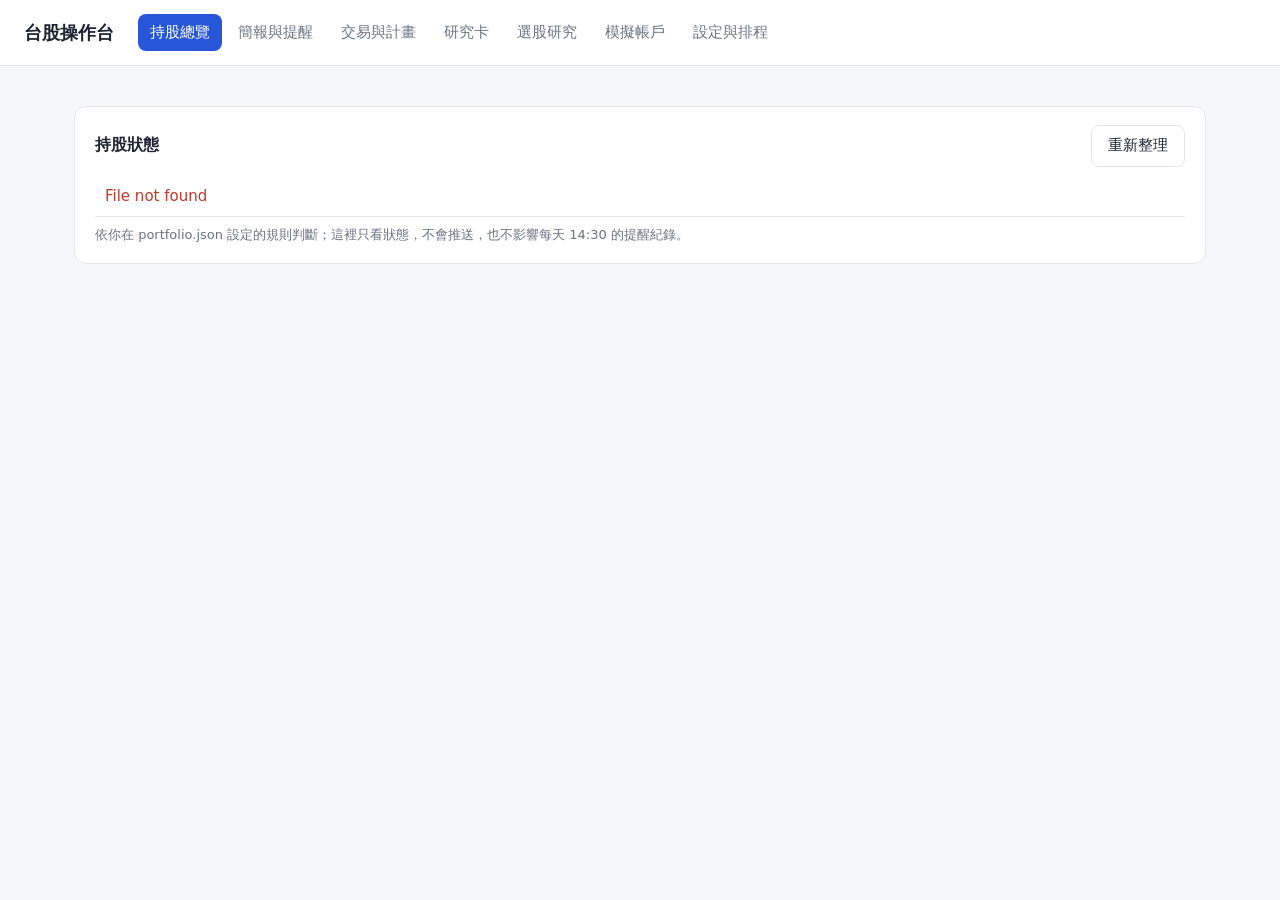
==== src/web/templates/console.html @ 839a9b8b "Add pre-registered paper account scorecard; fix US closes; filter BEA calendar - Scorecard with copy" ====
<!doctype html>
<html lang="zh-Hant">
<head>
<meta charset="utf-8">
<meta name="viewport" content="width=device-width, initial-scale=1">
<title>台股操作台</title>
<style>
:root {
  --bg: #f6f7f9; --panel: #ffffff; --ink: #1d2330; --muted: #6b7280; --line: #e3e6eb;
  --accent: #2856d8; --accent-ink: #ffffff; --good: #0f7b4f; --bad: #c0392b; --warn: #b7791f;
  --good-bg: #e7f5ee; --bad-bg: #fbeaea; --warn-bg: #fdf3e1; --code-bg: #f1f3f6;
}
@media (prefers-color-scheme: dark) {
  :root {
    --bg: #12151b; --panel: #1b1f27; --ink: #e6e8ec; --muted: #9aa3b2; --line: #2c323d;
    --accent: #6d8ff0; --accent-ink: #0d1117; --good: #4cc38a; --bad: #f07167; --warn: #e7b04a;
    --good-bg: #16302a; --bad-bg: #3a1f22; --warn-bg: #3a2f17; --code-bg: #242a35;
  }
}
* { box-sizing: border-box; }
body { margin: 0; font: 15px/1.55 system-ui, "Segoe UI", "Microsoft JhengHei", sans-serif; background: var(--bg); color: var(--ink); }
header { display: flex; align-items: center; gap: 24px; padding: 14px 24px; background: var(--panel); border-bottom: 1px solid var(--line); position: sticky; top: 0; z-index: 5; flex-wrap: wrap; }
header h1 { font-size: 18px; margin: 0; }
nav { display: flex; gap: 4px; flex-wrap: wrap; }
nav button { border: 0; background: none; color: var(--muted); padding: 7px 12px; border-radius: 8px; font: inherit; cursor: pointer; }
nav button.on { background: var(--accent); color: var(--accent-ink); }
#envbar { margin-left: auto; font-size: 13px; color: var(--muted); display: flex; gap: 12px; }
main { max-width: 1180px; margin: 0 auto; padding: 22px 24px 60px; }
section.tab { display: none; } section.tab.on { display: block; }
.card { background: var(--panel); border: 1px solid var(--line); border-radius: 12px; padding: 18px 20px; margin-bottom: 18px; }
.card h2 { font-size: 16px; margin: 0 0 12px; }
.row { display: flex; gap: 18px; flex-wrap: wrap; } .row > .card { flex: 1 1 340px; min-width: 0; }
.kpis { display: flex; gap: 14px; flex-wrap: wrap; margin-bottom: 18px; }
.kpi { flex: 1 1 160px; background: var(--panel); border: 1px solid var(--line); border-radius: 12px; padding: 14px 16px; }
.kpi .v { font-size: 22px; font-weight: 600; } .kpi .l { font-size: 13px; color: var(--muted); }
table { border-collapse: collapse; width: 100%; font-variant-numeric: tabular-nums; }
th, td { text-align: left; padding: 8px 10px; border-bottom: 1px solid var(--line); white-space: nowrap; }
th { font-size: 13px; color: var(--muted); font-weight: 500; }
td.num, th.num { text-align: right; }
.scroll { overflow-x: auto; }
.pos { color: var(--good); } .neg { color: var(--bad); }
.tag { display: inline-block; padding: 1px 8px; border-radius: 999px; font-size: 12px; }
.tag.ok { background: var(--good-bg); color: var(--good); } .tag.bad { background: var(--bad-bg); color: var(--bad); } .tag.warn { background: var(--warn-bg); color: var(--warn); }
label { display: block; font-size: 13px; color: var(--muted); margin: 10px 0 4px; }
input, select, textarea { width: 100%; padding: 8px 10px; border: 1px solid var(--line); border-radius: 8px; background: var(--panel); color: var(--ink); font: inherit; }
textarea { font-family: Consolas, "Cascadia Mono", monospace; font-size: 13px; }
.grid { display: grid; grid-template-columns: repeat(auto-fill, minmax(150px, 1fr)); gap: 0 14px; }
.check { display: flex; align-items: center; gap: 6px; color: var(--ink); font-size: 14px; margin: 10px 14px 0 0; }
.check input { width: auto; }
.checks { display: flex; flex-wrap: wrap; }
.btns { display: flex; gap: 10px; flex-wrap: wrap; margin-top: 14px; }
button.b { border: 1px solid var(--line); background: var(--panel); color: var(--ink); padding: 8px 16px; border-radius: 8px; font: inherit; cursor: pointer; }
button.b.primary { background: var(--accent); border-color: var(--accent); color: var(--accent-ink); }
button.b.danger { color: var(--bad); border-color: var(--bad); }
button.b:disabled { opacity: .5; cursor: wait; }
.hint { font-size: 13px; color: var(--muted); margin: 8px 0 0; }
.out { margin-top: 14px; border-top: 1px solid var(--line); padding-top: 12px; }
.out .meta { font-size: 13px; color: var(--muted); margin-bottom: 8px; display: flex; gap: 10px; align-items: center; }
.md { overflow-wrap: anywhere; } .md h1 { font-size: 20px; } .md h2 { font-size: 17px; margin-top: 22px; } .md h3 { font-size: 15px; }
.md table { margin: 10px 0; font-size: 14px; } .md td, .md th { white-space: normal; }
.md code, .md pre { background: var(--code-bg); border-radius: 6px; } .md code { padding: 1px 5px; } .md pre { padding: 10px; overflow-x: auto; }
.md blockquote { margin: 8px 0; padding: 4px 12px; border-left: 3px solid var(--accent); color: var(--muted); }
.md .log { color: var(--muted); font-family: Consolas, monospace; font-size: 12.5px; margin: 0; white-space: pre-wrap; }
.md a { color: var(--accent); }
.progress { height: 10px; background: var(--code-bg); border-radius: 999px; overflow: hidden; margin: 6px 0 2px; }
.progress > div { height: 100%; background: var(--accent); }
.list { display: flex; flex-direction: column; gap: 4px; max-height: 420px; overflow-y: auto; }
.list button { text-align: left; border: 1px solid transparent; background: none; color: var(--ink); padding: 8px 10px; border-radius: 8px; cursor: pointer; font: inherit; }
.list button:hover, .list button.on { background: var(--code-bg); border-color: var(--line); }
.list small { color: var(--muted); display: block; }
.list button { overflow-wrap: anywhere; }
.rd-row { cursor: pointer; } .rd-row:hover { background: var(--code-bg); }
.arrow { display: inline-block; width: 14px; color: var(--accent); font-size: 12px; }
.rd-detail > td { background: var(--bg); padding: 10px 12px 16px; white-space: normal; }
.rd-stocks table { font-size: 13.5px; } .rd-stocks td, .rd-stocks th { white-space: nowrap; }
button.b.mini { padding: 3px 10px; font-size: 13px; }
.chips { display: flex; gap: 8px; flex-wrap: wrap; margin-top: 8px; }
.chip { background: var(--code-bg); border-radius: 999px; padding: 3px 6px 3px 12px; display: inline-flex; gap: 6px; align-items: center; }
.chip button { border: 0; background: none; color: var(--muted); cursor: pointer; font-size: 15px; }
.err { color: var(--bad); }
.toast { position: fixed; right: 20px; bottom: 20px; background: var(--ink); color: var(--bg); padding: 10px 16px; border-radius: 10px; max-width: 420px; display: none; z-index: 10; }
@media (max-width: 640px) { header, main { padding-left: 16px; padding-right: 16px; } #envbar { margin-left: 0; } }
</style>
</head>
<body>
<header>
  <h1>台股操作台</h1>
  <nav id="nav">
    <button data-tab="overview" class="on">持股總覽</button>
    <button data-tab="brief">簡報與提醒</button>
    <button data-tab="trade">交易與計畫</button>
    <button data-tab="research">研究卡</button>
    <button data-tab="lab">選股研究</button>
    <button data-tab="paper">模擬帳戶</button>
    <button data-tab="settings">設定與排程</button>
  </nav>
  <div id="envbar"></div>
</header>
<main>

<section class="tab on" id="tab-overview">
  <div class="kpis" id="kpis"></div>
  <div class="card">
    <div style="display:flex;align-items:center;gap:12px"><h2 style="margin:0">持股狀態</h2>
      <span class="hint" id="ov-time" style="margin:0"></span>
      <button class="b" style="margin-left:auto" onclick="loadOverview(true)">重新整理</button></div>
    <div class="scroll" style="margin-top:10px"><table id="ov-table"></table></div>
    <p class="hint">依你在 portfolio.json 設定的規則判斷；這裡只看狀態，不會推送，也不影響每天 14:30 的提醒紀錄。</p>
    <div id="ov-extra"></div>
  </div>
</section>

<section class="tab" id="tab-brief">
  <div class="row">
    <div class="card">
      <h2>盤前簡報</h2>
      <div class="checks">
        <label class="check"><input type="checkbox" id="mb-force"> 週末也產生</label>
        <label class="check"><input type="checkbox" id="mb-nonarr"> 不用 AI 摘要</label>
      </div>
      <div class="btns">
        <button class="b primary" onclick="runJob('morning_brief', {force: ck('mb-force'), no_narrate: ck('mb-nonarr')}, 'mb-out')">預覽</button>
        <button class="b" onclick="runJob('morning_brief', {send: true, force: ck('mb-force'), no_narrate: ck('mb-nonarr')}, 'mb-out', '把盤前簡報推送到 Discord？')">推送到 Discord</button>
      </div>
      <p class="hint">排程：平日 08:30 自動推送。產生一次約需 1～3 分鐘。</p>
      <div id="mb-out"></div>
    </div>
    <div class="card">
      <h2>持股提醒</h2>
      <div class="checks">
        <label class="check"><input type="checkbox" id="ca-force" checked> 已檢查過也重新判斷</label>
        <label class="check"><input type="checkbox" id="ca-test"> 沒有提醒也輸出狀態摘要</label>
        <label class="check"><input type="checkbox" id="ca-nonarr"> 不用 AI 摘要</label>
      </div>
      <div class="btns">
        <button class="b primary" onclick="runJob('check_alerts', {force: ck('ca-force'), test: ck('ca-test'), no_narrate: ck('ca-nonarr')}, 'ca-out')">預覽</button>
        <button class="b" onclick="runJob('check_alerts', {send: true, force: ck('ca-force'), test: ck('ca-test'), no_narrate: ck('ca-nonarr')}, 'ca-out', '把持股提醒推送到 Discord？')">推送到 Discord</button>
      </div>
      <p class="hint">排程：平日 14:30 自動檢查，有觸發才推送。注意：預覽也會記錄「今天已檢查」，之後排程同一天不會重複通知。</p>
      <div id="ca-out"></div>
    </div>
  </div>
</section>

<section class="tab" id="tab-trade">
  <div class="row">
    <div class="card">
      <h2>記錄買賣</h2>
      <div class="grid">
        <div><label>買賣</label><select id="rt-side"><option value="buy">買進</option><option value="sell">賣出</option></select></div>
        <div><label>代號</label><input id="rt-symbol" placeholder="0050、2330、VOO"></div>
        <div><label>股數（可零股／碎股）</label><input id="rt-qty" inputmode="decimal"></div>
        <div><label>成交價（美股為美元）</label><input id="rt-price" inputmode="decimal"></div>
        <div><label>成交日（空白 = 今天）</label><input id="rt-date" type="date"></div>
        <div><label>名稱（新持股才需要）</label><input id="rt-name"></div>
      </div>
      <div class="checks">
        <label class="check"><input type="checkbox" id="rt-etf"> 美股 ETF</label>
        <label class="check"><input type="checkbox" id="rt-noplan"> 個股不套用計畫（不建議）</label>
      </div>
      <div class="btns"><button class="b primary" onclick="recordTrade()">記錄</button></div>
      <p class="hint">股數與成交均價會自動更新；個股買進會套用交易計畫，超出可買股數或風險預算會警告。</p>
      <div id="rt-out"></div>
    </div>
    <div class="card">
      <h2>個股交易計畫（買前）</h2>
      <div class="grid">
        <div><label>代號</label><input id="pn-symbol" placeholder="2317"></div>
        <div><label>停損價</label><input id="pn-stop" inputmode="decimal"></div>
        <div><label>預計買價（空白 = 最近收盤）</label><input id="pn-entry" inputmode="decimal"></div>
        <div><label>停利價（選填）</label><input id="pn-target" inputmode="decimal"></div>
      </div>
      <label>買進理由</label><input id="pn-thesis" maxlength="200" placeholder="例：AI 伺服器出貨成長">
      <label>失效條件（每行一個）</label>
      <textarea id="pn-invalid" rows="3" placeholder="below_ma:60&#10;revenue_yoy_below:0:2&#10;time_stop:60:0.05"></textarea>
      <p class="hint">close_below:價格、below_ma:天數、time_stop:天數:最低報酬、revenue_yoy_below:年增率%:連續月數</p>
      <div class="btns">
        <button class="b primary" onclick="newPlan()">建立計畫並計算可買股數</button>
        <button class="b" onclick="runJob('plan_list', {all: false}, 'pn-out')">列出計畫</button>
      </div>
      <div id="pn-out"></div>
    </div>
  </div>
  <div class="row">
    <div class="card">
      <h2>確認持股理由／取消計畫</h2>
      <div class="grid">
        <div><label>持股代號</label><input id="pr-symbol"></div>
        <div><label>計畫 ID</label><input id="pc-id"></div>
      </div>
      <div class="btns">
        <button class="b" onclick="runJob('plan_review', {symbol: val('pr-symbol')}, 'pr-out', '確認 ' + val('pr-symbol') + ' 的持股理由仍成立？')">理由仍成立</button>
        <button class="b danger" onclick="runJob('plan_cancel', {plan_id: val('pc-id')}, 'pr-out', '取消計畫 ' + val('pc-id') + '？')">取消待執行計畫</button>
      </div>
      <div id="pr-out"></div>
    </div>
    <div class="card">
      <h2>交易檢討</h2>
      <div class="grid"><div><label>月份</label><input id="rv-month" type="month"></div></div>
      <div class="checks"><label class="check"><input type="checkbox" id="rv-all"> 統計全部紀錄</label></div>
      <div class="btns">
        <button class="b primary" onclick="runJob('review_trades', {month: val('rv-month'), all: ck('rv-all')}, 'rv-out')">產生</button>
        <button class="b" onclick="runJob('review_trades', {month: val('rv-month'), all: ck('rv-all'), send: true}, 'rv-out', '把交易檢討推送到 Discord？')">推送到 Discord</button>
      </div>
      <div id="rv-out"></div>
    </div>
  </div>
</section>

<section class="tab" id="tab-research">
  <div class="card">
    <h2>個股研究卡</h2>
    <div class="grid" style="grid-template-columns: 1fr"><div><label>股票代號（空白或逗號分隔，最多 10 個；目前只支援上市公司）</label><input id="rc-codes" placeholder="2330 2317"></div></div>
    <div class="btns">
      <button class="b primary" onclick="runJob('research_card', {codes: val('rc-codes')}, 'rc-out')">產生</button>
      <button class="b" onclick="runJob('research_card', {watchlist: true}, 'rc-out')">觀察清單＋持有個股</button>
      <button class="b" onclick="runJob('research_card', {codes: val('rc-codes'), send: true}, 'rc-out', '產生並推送到 Discord？')">產生並推送</button>
    </div>
    <p class="hint">只陳述數據、不給買賣結論。第一次查一檔約需 2 分鐘回補歷史，之後讀快取。選股研究正在下載資料時會暫停使用，避免被證交所封鎖。</p>
    <div id="rc-out"></div>
  </div>
  <div class="card">
    <h2>觀察清單</h2>
    <p class="hint" style="margin-top:0">公布新月營收時，每日提醒會通知你。</p>
    <div class="chips" id="wl-chips"></div>
    <div class="btns"><input id="wl-add" placeholder="輸入代號後按新增" style="max-width:220px"><button class="b" onclick="addWatch()">新增</button></div>
  </div>
</section>

<section class="tab" id="tab-lab">
  <div class="card">
    <div style="display:flex;align-items:center;gap:12px;flex-wrap:wrap"><h2 style="margin:0">族群雷達</h2>
      <span class="hint" id="rd-time" style="margin:0"></span>
      <span style="margin-left:auto" class="btns"><button class="b" style="margin:0" onclick="runJob('sector_radar', {}, 'rd-out')">重新計算</button></span></div>
    <p class="hint">記憶體、面板、IC 設計等族群（依櫃買中心產業價值鏈分類），依「營收年增、近 60 日漲跌、量能、融資增減」四項的跨族群排名平均排序；數字為族群成分股的中位數或比例。排名是資料整理，不是買賣建議。</p>
    <div id="rd-bt"></div>
    <div class="scroll"><table id="rd-table"></table></div>
    <div id="rd-out"></div>
  </div>
  <div class="card">
    <div style="display:flex;align-items:center;gap:12px;flex-wrap:wrap"><h2 style="margin:0">前瞻測試：營收動能・營收年增最高 20 檔</h2>
      <span class="hint" id="fw-time" style="margin:0"></span>
      <span style="margin-left:auto" class="btns" ><button class="b" style="margin:0" onclick="runJob('forward_test', {}, 'fw-out')">立即記錄並評估</button></span></div>
    <p class="hint">每個交易日收盤後記下符合規則的名單（只新增、不修改），之後用真實的 5 天、20 天後股價，扣一次來回成本，與同期 0050 比較。這是驗證規則用的紀錄，不是買賣建議；到期筆數少時，結果主要是運氣。</p>
    <div id="fw-summary"></div>
    <details style="margin-top:10px"><summary class="hint" id="fw-picks-title">最新名單</summary><div class="scroll"><table id="fw-picks"></table></div></details>
    <div id="fw-out"></div>
  </div>
  <div class="card">
    <h2>研究進度</h2>
    <div id="lab-progress"><p class="hint">讀取中…</p></div>
  </div>
  <div class="row">
    <div class="card" style="flex: 0 1 320px">
      <h2>報告</h2>
      <div class="list" id="rep-list"></div>
      <h2 style="margin-top:20px">重新執行</h2>
      <label>研究</label>
      <select id="lab-script"><option value="shortterm">短期預測＋哪一類比較會漲</option><option value="strategy">三類選股規則</option></select>
      <label>範圍</label>
      <select id="lab-universe">
        <option value="electronics">上市＋上櫃電子（含下市）</option>
        <option value="electronics-twse">只看上市電子</option>
        <option value="electronics-tpex">只看上櫃電子</option>
        <option value="tw50-pit">臺灣50當時成分股</option>
      </select>
      <div class="btns"><button class="b" onclick="runJob('lab', {script: val('lab-script'), universe: val('lab-universe')}, 'lab-out', '開始執行選股研究？資料已快取時幾分鐘，否則需數小時。')">執行</button></div>
      <div id="lab-out"></div>
    </div>
    <div class="card"><div class="md" id="rep-view"><p class="hint">選擇左邊的報告。</p></div></div>
  </div>
</section>

<section class="tab" id="tab-paper">
  <div class="card" id="pp-status-card">
    <div style="display:flex;align-items:center;gap:12px;flex-wrap:wrap">
      <h2 style="margin:0">模擬帳戶：營收動能</h2>
      <span id="pp-state"></span>
      <span class="hint" id="pp-time" style="margin:0"></span>
      <span style="margin-left:auto" class="btns">
        <button class="b" style="margin:0" onclick="runJob('paper_bot', {}, 'pp-out')">立即執行今天的流程</button>
        <button class="b" style="margin:0" id="pp-pause" onclick="togglePause()"></button>
      </span>
    </div>
    <p class="hint" id="pp-rules"></p>
    <div id="pp-out"></div>
  </div>
  <div class="kpis" id="pp-kpis"></div>
  <div class="card"><div class="md" id="pp-scorecard"><p class="hint">還沒有成績單。每個月第一個交易日收盤後自動產生。</p></div></div>
  <div class="card">
    <h2>淨值走勢（同樣起始資金放 0050 比較）</h2>
    <div id="pp-chart"></div>
  </div>
  <div class="row">
    <div class="card"><h2>下一個交易日 09:30 要執行</h2><div class="scroll"><table id="pp-pending"></table></div></div>
    <div class="card"><h2>目前持股</h2><div class="scroll"><table id="pp-positions"></table></div></div>
  </div>
  <div class="card"><h2>交易紀錄</h2><div class="scroll" style="max-height:420px;overflow-y:auto"><table id="pp-trades"></table></div></div>
  <div class="card"><h2>歷史模擬（2018 年中至今，同一套規則與成本）</h2><div id="pp-backtest"></div></div>
</section>

<section class="tab" id="tab-settings">
  <div class="row">
    <div class="card">
      <h2>排程</h2>
      <div class="scroll"><table id="st-tasks"></table></div>
      <p class="hint">排程由 scripts\register_tasks.ps1 建立；停用請執行該腳本加 -Disable。</p>
      <h2 style="margin-top:18px">最近排程輸出</h2>
      <label>盤前簡報 logs\morning_brief.log</label><div class="md"><pre id="st-log-mb"></pre></div>
      <label>持股提醒 logs\check_alerts.log</label><div class="md"><pre id="st-log-ca"></pre></div>
    </div>
    <div class="card">
      <h2>portfolio.json</h2>
      <p class="hint" style="margin-top:0">持股、提醒規則、風險設定、觀察清單。儲存前會檢查格式與規則，舊版自動備份到 state\portfolio_backups\。欄位說明見 src\app\alerts\portfolio.py。</p>
      <textarea id="pf-text" rows="24" spellcheck="false"></textarea>
      <div class="btns"><button class="b primary" onclick="savePortfolio()">儲存</button><button class="b" onclick="loadPortfolio()">還原為目前檔案</button></div>
      <div id="pf-msg" class="hint"></div>
    </div>
  </div>
</section>
</main>
<div class="toast" id="toast"></div>

<script>
const $ = id => document.getElementById(id);
const val = id => $(id).value.trim();
const ck = id => $(id).checked;
const esc = s => String(s ?? '').replace(/[&<>"']/g, c => ({'&':'&amp;','<':'&lt;','>':'&gt;','"':'&quot;',"'":'&#39;'}[c]));
const fmt = (v, d = 2) => v == null || isNaN(v) ? '—' : Number(v).toLocaleString('zh-TW', {minimumFractionDigits: d, maximumFractionDigits: d});
const pct = (v, d = 1) => v == null || isNaN(v) ? '—' : (v > 0 ? '+' : '') + (v * 100).toFixed(d) + '%';
const cls = v => v > 0 ? 'pos' : v < 0 ? 'neg' : '';

function toast(msg) { const t = $('toast'); t.textContent = msg; t.style.display = 'block'; clearTimeout(t._h); t._h = setTimeout(() => t.style.display = 'none', 5000); }

async function api(path, opts = {}) {
  const res = await fetch(path, {headers: {'Content-Type': 'application/json'}, ...opts});
  const body = await res.json().catch(() => ({}));
  if (!res.ok) throw new Error(body.detail || res.statusText);
  return body;
}

// ---------- 分頁 ----------
const loaders = {overview: () => loadOverview(), lab: () => { loadRadar(); loadForward(); loadReports(); loadProgress(); }, settings: () => { loadStatus(); loadPortfolio(); }, paper: () => loadPaper(), research: () => loadWatch()};
$('nav').addEventListener('click', e => {
  const tab = e.target.dataset.tab; if (!tab) return;
  document.querySelectorAll('nav button').forEach(b => b.classList.toggle('on', b.dataset.tab === tab));
  document.querySelectorAll('section.tab').forEach(s => s.classList.toggle('on', s.id === 'tab-' + tab));
  try { localStorage.setItem('tab', tab); } catch (_) {}
  loaders[tab]?.();
});

// ---------- Markdown（報告與 Discord 訊息用到的語法） ----------
function inline(s) {
  return esc(s)
    .replace(/\[([^\]]+)\]\(&lt;([^)]+?)&gt;\)/g, '<a href="$2" target="_blank" rel="noopener">$1</a>')
    .replace(/\[([^\]]+)\]\((https?:[^)\s]+)\)/g, '<a href="$2" target="_blank" rel="noopener">$1</a>')
    .replace(/\*\*([^*]+)\*\*/g, '<strong>$1</strong>')
    .replace(/(^|[\s（(])_([^_]+)_(?=$|[\s）),.。])/g, '$1<em>$2</em>')
    .replace(/`([^`]+)`/g, '<code>$1</code>');
}
function md(text) {
  const lines = text.replace(/\r/g, '').split('\n'); const out = []; let i = 0;
  while (i < lines.length) {
    const l = lines[i];
    if (/^\s*\|/.test(l) && i + 1 < lines.length && /^\s*\|[\s\-:|]+\|\s*$/.test(lines[i + 1])) {
      const cells = r => r.trim().replace(/^\||\|$/g, '').split('|').map(c => c.trim());
      let h = '<div class="scroll"><table><tr>' + cells(l).map(c => `<th>${inline(c)}</th>`).join('') + '</tr>'; i += 2;
      while (i < lines.length && /^\s*\|/.test(lines[i])) { h += '<tr>' + cells(lines[i]).map(c => `<td>${inline(c)}</td>`).join('') + '</tr>'; i++; }
      out.push(h + '</table></div>'); continue;
    }
    if (/^```/.test(l)) { let b = []; i++; while (i < lines.length && !/^```/.test(lines[i])) b.push(lines[i++]); i++; out.push('<pre>' + esc(b.join('\n')) + '</pre>'); continue; }
    if (/^\s*[-*] /.test(l)) { let b = []; while (i < lines.length && /^\s*[-*] /.test(lines[i])) b.push('<li>' + inline(lines[i++].replace(/^\s*[-*] /, '')) + '</li>'); out.push('<ul>' + b.join('') + '</ul>'); continue; }
    if (/^\s*\d+\. /.test(l)) { let b = []; while (i < lines.length && /^\s*\d+\. /.test(lines[i])) b.push('<li>' + inline(lines[i++].replace(/^\s*\d+\. /, '')) + '</li>'); out.push('<ol>' + b.join('') + '</ol>'); continue; }
    let m;
    if ((m = l.match(/^(#{1,4}) (.*)/))) out.push(`<h${m[1].length}>${inline(m[2])}</h${m[1].length}>`);
    else if (/^> /.test(l)) out.push('<blockquote>' + inline(l.slice(2)) + '</blockquote>');
    else if (/^\[[a-z\-]+\]/.test(l)) out.push('<p class="log">' + esc(l) + '</p>');
    else if (l.trim()) out.push('<p>' + inline(l) + '</p>');
    i++;
  }
  return out.join('\n');
}

// ---------- 背景工作 ----------
async function runJob(kind, params, outId, confirmMsg) {
  if (confirmMsg && !confirm(confirmMsg)) return;
  const out = $(outId);
  let job;
  try { job = await api('/api/jobs', {method: 'POST', body: JSON.stringify({kind, params})}); }
  catch (e) { out.innerHTML = `<div class="out err">${esc(e.message)}</div>`; return; }
  pollJob(job.id, out);
  return job;
}
async function pollJob(id, out) {
  const t0 = Date.now();
  for (;;) {
    let j; try { j = await api('/api/jobs/' + id); } catch (e) { out.innerHTML = `<div class="out err">${esc(e.message)}</div>`; return; }
    const secs = Math.round(((j.ended ? j.ended * 1000 : Date.now()) - j.started * 1000) / 1000);
    const state = j.status === 'running' ? `<span class="tag warn">執行中 ${secs} 秒</span> <button class="b" onclick="api('/api/jobs/${id}/stop',{method:'POST'})">停止</button>`
      : j.status === 'done' ? `<span class="tag ok">完成</span> ${secs} 秒` : `<span class="tag bad">失敗（代碼 ${j.exit_code}）</span>`;
    out.innerHTML = `<div class="out"><div class="meta"><strong>${esc(j.title)}</strong>${state}</div><div class="md">${md(j.output || '')}</div></div>`;
    if (j.status !== 'running') { if (['record_trade','plan_new','plan_review','plan_cancel'].includes(j.kind)) loadOverview(true); if (j.kind === 'forward_test') loadForward(); if (j.kind === 'paper_bot') loadPaper(); if (j.kind === 'sector_radar') { loadRadar(); loadReports(); } return; }
    await new Promise(r => setTimeout(r, Date.now() - t0 > 60000 ? 3000 : 1200));
  }
}

function recordTrade() {
  const side = val('rt-side'), sym = val('rt-symbol').toUpperCase();
  const p = {side, symbol: sym, qty: val('rt-qty'), price: val('rt-price'), date: val('rt-date'), name: val('rt-name'), etf: ck('rt-etf'), no_plan: ck('rt-noplan')};
  runJob('record_trade', p, 'rt-out', `記錄${side === 'buy' ? '買進' : '賣出'} ${sym} ${p.qty} 股，成交價 ${p.price}？`);
}
function newPlan() {
  const p = {symbol: val('pn-symbol'), stop: val('pn-stop'), entry: val('pn-entry'), target: val('pn-target'), thesis: val('pn-thesis'),
             invalid: $('pn-invalid').value.split('\n').map(s => s.trim()).filter(Boolean)};
  runJob('plan_new', p, 'pn-out');
}

// ---------- 總覽 ----------
const KIND = {OK: ['正常', 'ok'], NEAR_STOP: ['接近停損', 'warn'], NEAR_TARGET: ['接近停利', 'warn'], STOP_LOSS: ['觸發停損', 'bad'],
              TRAILING_STOP: ['觸發移動停損', 'bad'], TAKE_PROFIT: ['觸發停利', 'bad'], PLAN_INVALID: ['計畫失效', 'bad']};
async function loadOverview(refresh = false) {
  $('ov-time').textContent = '讀取最新收盤價中…';
  let d; try { d = await api('/api/overview' + (refresh ? '?refresh=1' : '')); }
  catch (e) { $('ov-table').innerHTML = `<tr><td class="err">${esc(e.message)}</td></tr>`; $('ov-time').textContent = ''; return; }
  const ev = d.evaluations || [], fx = d.fx;
  let total = 0, cost = 0, missingFx = false;
  const rows = ev.map(e => {
    const rate = e.is_us ? fx : 1; if (e.is_us && !fx) missingFx = true;
    const value = e.shares * e.close * (rate || 0), pnl = (e.close - e.cost) * e.shares * (rate || 0);
    total += value; cost += e.cost * e.shares * (rate || 0);
    const dist = e.stop_level ? 1 - e.stop_level / e.close : null;   // 再跌多少會觸及停損（與盤前簡報相同）
    const [kt, kc] = KIND[e.kind] || [e.kind, 'warn'];
    return `<tr><td><strong>${esc(e.symbol)}</strong> ${esc(e.label.replace(e.symbol, '').trim())}</td><td><span class="tag ${kc}">${kt}</span></td>
      <td class="num">${fmt(e.close)} <small class="hint">${e.date.slice(5)}</small></td><td class="num">${fmt(e.shares, e.shares % 1 ? 4 : 0)}</td>
      <td class="num">${fmt(e.cost)}</td><td class="num ${cls(e.unrealized_pct)}">${pct(e.unrealized_pct)}</td>
      <td class="num ${cls(pnl)}">${rate ? fmt(pnl, 0) : '—'}</td><td class="num">${rate ? fmt(value, 0) : '—'}</td>
      <td class="num">${e.stop_level ? fmt(e.stop_level) : '未設'}</td><td class="num">${dist == null ? '—' : (dist * 100).toFixed(1) + '%'}</td>
      <td class="num">${e.target_level ? fmt(e.target_level) : '—'}</td></tr>`;
  });
  $('ov-table').innerHTML = `<tr><th>持股</th><th>狀態</th><th class="num">收盤</th><th class="num">股數</th><th class="num">成本</th><th class="num">未實現</th>
    <th class="num">損益（台幣）</th><th class="num">市值（台幣）</th><th class="num">停損價</th><th class="num">再跌多少觸及停損</th><th class="num">停利價</th></tr>` + rows.join('');
  const alerts = ev.filter(e => e.kind !== 'OK').length;
  $('kpis').innerHTML = [
    ['總市值（台幣）', fmt(total, 0)], ['未實現損益', `<span class="${cls(total - cost)}">${fmt(total - cost, 0)}（${pct(cost ? total / cost - 1 : null)}）</span>`],
    ['需要注意', alerts ? `<span class="neg">${alerts} 檔</span>` : '<span class="pos">沒有</span>'], ['美元匯率', fx ? fmt(fx, 3) : '—']
  ].map(([l, v]) => `<div class="kpi"><div class="v">${v}</div><div class="l">${l}</div></div>`).join('');
  const extra = [];
  if (d.allocation) extra.push('<h2 style="margin-top:16px">配置</h2>' + Object.entries(d.allocation.weights).map(([g, w]) =>
    `${esc(g)} ${pct(w)}（目標 ${pct(d.allocation.targets[g], 0)}）`).join('、'));
  if (d.risk) extra.push(`<h2 style="margin-top:16px">部位風險</h2>總曝險 ${fmt(d.risk.open_risk, 0)}（資金的 ${pct(d.risk.open_risk_pct)}，上限 ${pct(d.risk.max_total_risk)}）` +
    (d.risk.oversized.length ? `；<span class="neg">超過單一持股上限：${d.risk.oversized.map(p => esc(p.label)).join('、')}</span>` : ''));
  if (missingFx) extra.push('<p class="err">美元匯率取得失敗，美股市值未計入。</p>');
  if (d.errors?.length) extra.push('<p class="err">' + d.errors.map(esc).join('<br>') + '</p>');
  $('ov-extra').innerHTML = extra.join('');
  $('ov-time').textContent = '更新於 ' + (d.run_at || '').replace('T', ' ');
}

// ---------- 觀察清單 ----------
async function loadWatch() {
  try { const d = await api('/api/portfolio'); renderWatch(JSON.parse(d.text).watchlist || []); } catch (e) { $('wl-chips').innerHTML = `<span class="err">${esc(e.message)}</span>`; }
}
function renderWatch(list) {
  $('wl-chips').innerHTML = list.length ? list.map(c => `<span class="chip">${esc(c)}<button title="移除" onclick="removeWatch('${esc(c)}')">×</button></span>`).join('') : '<span class="hint">還沒有觀察的股票</span>';
  $('wl-chips').dataset.list = JSON.stringify(list);
}
async function saveWatch(list) {
  try { const d = await api('/api/watchlist', {method: 'PUT', body: JSON.stringify({codes: list})}); renderWatch(d.watchlist); toast('觀察清單已儲存'); }
  catch (e) { toast(e.message); }
}
function addWatch() { const c = val('wl-add'); if (!c) return; const l = JSON.parse($('wl-chips').dataset.list || '[]'); saveWatch([...l, ...c.split(/[\s,，]+/)]); $('wl-add').value = ''; }
function removeWatch(c) { saveWatch(JSON.parse($('wl-chips').dataset.list || '[]').filter(x => x !== c)); }

// ---------- 模擬帳戶 ----------
let paperPaused = false;
const plain = v => `${+(v * 100).toFixed(2)}%`;      // 不帶正負號的百分比（設定值用）
const SIDE = {buy: ['買進', 'ok'], sell: ['賣出', 'bad'], dividend: ['除權息入帳', 'warn'], reduction: ['減資換股', 'warn']};
function lineChart(points, series) {
  // points: [{date, ...}]；series: [{key, label, color}]
  if (points.length < 2) return '<p class="hint">累積兩個交易日以上的紀錄後才會畫出走勢；目前只有起始日。</p>';
  const W = 900, H = 260, P = {l: 56, r: 12, t: 12, b: 28};
  const vals = points.flatMap(p => series.map(s => p[s.key]).filter(v => v != null));
  let lo = Math.min(...vals), hi = Math.max(...vals); const pad = (hi - lo) * 0.08 || hi * 0.02; lo -= pad; hi += pad;
  const x = i => P.l + i * (W - P.l - P.r) / (points.length - 1), y = v => P.t + (hi - v) * (H - P.t - P.b) / (hi - lo);
  const ticks = [0, 0.25, 0.5, 0.75, 1].map(f => lo + (hi - lo) * f);
  const xt = [0, Math.floor((points.length - 1) / 2), points.length - 1];
  return `<svg viewBox="0 0 ${W} ${H}" style="width:100%;height:auto" role="img" aria-label="淨值走勢">
    ${ticks.map(v => `<line x1="${P.l}" x2="${W - P.r}" y1="${y(v)}" y2="${y(v)}" stroke="var(--line)"/><text x="${P.l - 6}" y="${y(v) + 4}" text-anchor="end" font-size="11" fill="var(--muted)">${Math.round(v).toLocaleString()}</text>`).join('')}
    ${xt.map(i => `<text x="${x(i)}" y="${H - 8}" text-anchor="middle" font-size="11" fill="var(--muted)">${points[i].date.slice(5)}</text>`).join('')}
    ${series.map(s => `<polyline fill="none" stroke="${s.color}" stroke-width="2" points="${points.map((p, i) => p[s.key] == null ? '' : `${x(i)},${y(p[s.key])}`).join(' ')}"/>`).join('')}
  </svg><div class="hint" style="display:flex;gap:16px">${series.map(s => `<span><span style="display:inline-block;width:14px;height:3px;background:${s.color};vertical-align:middle"></span> ${s.label}</span>`).join('')}</div>`;
}
async function loadPaper() {
  let d; try { d = await api('/api/paper'); } catch (e) { $('pp-rules').innerHTML = `<span class="err">${esc(e.message)}</span>`; return; }
  paperPaused = d.paused;
  $('pp-state').innerHTML = d.paused ? '<span class="tag warn">已暫停</span>' : '<span class="tag ok">運作中（平日 09:30 成交、16:50 收盤記帳與排單）</span>';
  $('pp-pause').textContent = d.paused ? '恢復模擬帳戶' : '暫停模擬帳戶';
  if (!d.exists) { $('pp-rules').textContent = '還沒有模擬帳戶。按「立即執行今天的流程」建立。'; return; }
  const v = d.view, s = v.summary, c = v.config;
  if (d.scorecard) $('pp-scorecard').innerHTML = md(d.scorecard);
  $('pp-time').textContent = `資料至 ${v.last_date} 收盤，更新於 ${v.updated.replace('T', ' ').slice(0, 16)}`;
  $('pp-rules').textContent = `自 ${v.start} 起，起始資金 ${fmt(v.capital, 0)} 元。規則：上市＋上櫃電子股中最近 2 個月營收都年增、站上 120 日線者，依營收年增率由高到低買進；`
    + `每筆最多虧 ${plain(c.max_risk_per_trade)}、單一個股 ≤ ${plain(c.max_position_pct)}、總風險 ≤ ${plain(c.max_total_risk)}、停損設在買價下方 ${plain(c.stop_pct)}；`
    + (c.breakeven_after ? `收盤漲到成本 +${plain(c.breakeven_after)} 後，停損上移到成本價（保本）；` : '')
    + (c.max_per_theme ? `同一族群（記憶體、PCB…）最多同時持有 ${c.max_per_theme} 檔；` : '')
    + `跌破停損、跌破 120 日線或營收連 2 月年減就賣。隔天 09:30 以即時報價成交（買用最佳賣價、賣用最佳買價；沒執行到則以開盤價），手續費 ${+(c.fee_discount * 10).toFixed(2)} 折（最低 ${c.min_fee} 元）。這是模擬，不是買賣建議。`
    + (d.paused ? `　暫停資訊：${d.paused_info}` : '');
  const value = v.positions.reduce((a, p) => a + p.shares * (p.last || p.entry), 0);
  $('pp-kpis').innerHTML = [
    ['淨值', fmt(s.equity, 0)],
    ['報酬', `<span class="${cls(s.total_return)}">${pct(s.total_return)}</span>`],
    ['同期 0050', `<span class="${cls(s.bench_total_return)}">${pct(s.bench_total_return)}</span>`],
    ['現金／持股市值', `${fmt(v.cash, 0)}／${fmt(value, 0)}`],
    ['完成交易', s.closed_trades ? `${s.closed_trades} 筆，勝率 ${Math.round(s.win_rate * 100)}%` : '尚無'],
  ].map(([l, x]) => `<div class="kpi"><div class="v">${x}</div><div class="l">${l}</div></div>`).join('');
  $('pp-chart').innerHTML = lineChart(v.curve, [{key: 'equity', label: '模擬帳戶', color: 'var(--accent)'}, {key: 'bench', label: '0050（同樣起始資金）', color: 'var(--muted)'}]);
  const name = x => `${esc(x.code)} ${esc(x.name || '')}`;
  $('pp-pending').innerHTML = v.pending.length ? '<tr><th>動作</th><th>股票</th><th class="num">股數</th><th class="num">參考收盤</th><th class="num">停損約</th><th>理由</th></tr>' +
    v.pending.map(o => `<tr><td><span class="tag ${SIDE[o.side][1]}">${SIDE[o.side][0]}</span></td><td>${name(o)}</td><td class="num">${o.shares}</td>
      <td class="num">${fmt(o.ref_price)}</td><td class="num">${o.stop_est ? fmt(o.stop_est) : '—'}</td><td style="white-space:normal">${esc(o.reason)}</td></tr>`).join('')
    : '<tr><td class="hint">沒有待執行的單</td></tr>';
  $('pp-positions').innerHTML = v.positions.length ? '<tr><th>股票</th><th class="num">股數</th><th class="num">成本</th><th class="num">現價</th><th class="num">報酬</th><th class="num">停損</th><th>買進日</th></tr>' +
    v.positions.map(p => { const last = p.last || p.entry, stale = p.last_date && (new Date(v.last_date) - new Date(p.last_date)) / 864e5 >= 5;
      return `<tr><td>${name(p)}${stale ? ' <span class="tag bad">多日無成交價</span>' : ''}</td><td class="num">${p.shares}</td><td class="num">${fmt(p.entry)}</td><td class="num">${fmt(last)}</td>
      <td class="num ${cls(last / p.entry - 1)}">${pct(last / p.entry - 1)}</td><td class="num">${fmt(p.stop)}</td><td>${esc(p.entry_date)}</td></tr>`; }).join('')
    : '<tr><td class="hint">目前沒有持股</td></tr>';
  $('pp-trades').innerHTML = v.trades.length ? '<tr><th>日期</th><th>動作</th><th>股票</th><th class="num">股數</th><th class="num">價格</th><th class="num">金額</th><th class="num">費用</th><th class="num">損益</th><th>說明</th></tr>' +
    v.trades.map(t => `<tr><td>${esc(t.date)}</td><td><span class="tag ${(SIDE[t.side] || ['', 'warn'])[1]}">${(SIDE[t.side] || [t.side])[0]}</span></td><td>${name(t)}</td>
      <td class="num">${t.shares ?? ''}</td><td class="num">${t.price ? fmt(t.price) : ''}</td><td class="num">${t.amount != null ? fmt(t.amount, 0) : ''}</td>
      <td class="num">${t.fees != null ? fmt(t.fees, 0) : ''}</td><td class="num ${cls(t.pnl)}">${t.pnl != null ? fmt(t.pnl, 0) + `（${pct(t.return)}）` : ''}</td>
      <td style="white-space:normal">${esc(t.reason || (t.from_shares ? `${t.from_shares} 股換成 ${t.shares} 股` : ''))}</td></tr>`).join('')
    : '<tr><td class="hint">還沒有成交。第一筆模擬單會在下一個交易日 09:30 成交。</td></tr>';
  const b = d.backtest && d.backtest.summary, L = d.luck && d.luck.runs;
  let h = '';
  if (b) h += `<p>單次模擬：年化 ${pct(b.cagr)}（0050 ${pct(b.bench_cagr)}），最大回撤 ${pct(b.max_drawdown)}（0050 ${pct(b.bench_max_drawdown)}），`
    + `${b.closed_trades} 筆交易、勝率 ${Math.round(b.win_rate * 100)}%，平均每筆 ${pct(b.avg_return)}（賺 ${pct(b.avg_win)}／賠 ${pct(b.avg_loss)}），平均持有 ${Math.round(b.avg_hold_days)} 天。</p>`;
  if (L) {
    const g = L.map(r => r['差距']).sort((a, b) => a - b), cg = L.map(r => r['年化']).sort((a, b) => a - b), mid = a => (a[3] + a[4]) / 2;
    h += `<p><strong>運氣的範圍</strong>（${esc(d.luck.note)}）：年化 ${pct(cg[0])} ～ ${pct(cg[cg.length - 1])}、中位數 ${pct(mid(cg))}；`
      + `與 0050 的差距 ${pct(g[0])} ～ ${pct(g[g.length - 1])}、中位數 ${pct(mid(g))}；${L.filter(r => r['差距'] > 0).length}／${L.length} 次贏過 0050；`
      + `最大回撤每次都約 ${pct(L[0]['最大回撤'])}。</p><p class="hint">只持有 3～4 檔，進出時點稍有不同結果就差很多；可以確定的是約 -46% 的回撤，以及「多半小贏、但贏多少看運氣」。`
      + `完整報告見「選股研究」分頁的 ${esc((d.backtest && d.backtest.report) || 'paper_bot_backtest')}。</p>`;
  }
  $('pp-backtest').innerHTML = h || '<p class="hint">還沒有歷史模擬。</p>';
}
async function togglePause() {
  const to = !paperPaused;
  if (!confirm(to ? '暫停模擬帳戶？暫停期間每天 16:50 不交易、不推送；之後恢復時會補跑暫停期間的交易日。' : '恢復模擬帳戶？')) return;
  try { await api('/api/paper/pause', {method: 'POST', body: JSON.stringify({paused: to})}); toast(to ? '已暫停' : '已恢復'); } catch (e) { toast(e.message); }
  loadPaper();
}

// ---------- 族群雷達 ----------
async function loadRadar() {
  let d; try { d = await api('/api/radar'); } catch (e) { $('rd-table').innerHTML = `<tr><td class="err">${esc(e.message)}</td></tr>`; return; }
  if (!d.exists) { $('rd-table').innerHTML = '<tr><td class="hint">還沒有資料。按「重新計算」產生。</td></tr>'; return; }
  $('rd-time').textContent = `${d.date} 收盤，更新於 ${d.updated.replace('T', ' ').slice(0, 16)}`;
  const bt = d.backtest && d.backtest['20'];
  $('rd-bt').innerHTML = bt ? `<p class="hint">歷史驗證（${bt.periods} 期，每 20 天換一次）：前 3 名族群每期平均比 0050 <strong class="${cls(bt.top_vs_bench)}">${pct(bt.top_vs_bench, 2)}</strong>（t 值 ${bt.top_vs_bench_t.toFixed(2)}，贏的期數 ${Math.round(bt.top_beats_bench * 100)}%）；
     比後 3 名 ${pct(bt.top_vs_bottom, 2)}（t 值 ${bt.top_vs_bottom_t.toFixed(2)}）。t 值絕對值大於 2 才算有統計意義。完整報告見下方「${esc(d.backtest.report)}」。</p>` : '';
  radarData = d;
  $('rd-table').innerHTML = `<tr><th></th><th>排名</th><th>族群</th><th class="num">檔數</th><th class="num">分數</th><th class="num">營收年增</th><th class="num">連 2 月年增</th>
    <th class="num">近 20 日</th><th class="num">近 60 日</th><th class="num">站上 120 日線</th><th class="num">量能比</th><th class="num">外資買超</th><th class="num">融資變化</th></tr>` +
    d.rows.map((r, i) => `<tr class="rd-row" data-i="${i}" onclick="toggleTheme(${i})" title="點擊展開成分股">
      <td><span class="arrow" id="rd-arrow-${i}">▶</span></td><td>${r.rank}</td><td><strong>${esc(r.theme)}</strong></td><td class="num">${r.members}</td><td class="num" ${heat(r.score)}>${fmt(r.score, 2)}</td>
      <td class="num ${cls(r.rev_yoy)}">${fmt(r.rev_yoy, 1)}%</td><td class="num">${Math.round(r.rev_breadth * 100)}%</td>
      <td class="num ${cls(r.r20)}">${pct(r.r20)}</td><td class="num ${cls(r.r60)}">${pct(r.r60)}</td><td class="num">${Math.round(r.above_ma * 100)}%</td>
      <td class="num">${fmt(r.vratio, 2)}</td><td class="num ${cls(r.foreign20)}">${fmt(r.foreign20, 2)}</td><td class="num ${cls(r.margin20)}">${fmt(r.margin20, 2)}</td></tr>
      <tr class="rd-detail" id="rd-detail-${i}" hidden><td colspan="13"></td></tr>`).join('');
}
let radarData = null;
const heat = v => v == null ? '' : `style="background: color-mix(in srgb, var(--accent) ${Math.round(v * 35)}%, transparent)"`;
const yes = v => v == null ? '—' : v >= 1 ? '<span class="pos">✓</span>' : '—';

function toggleTheme(i) {
  const row = $('rd-detail-' + i), open = row.hidden;
  row.hidden = !open;
  $('rd-arrow-' + i).textContent = open ? '▼' : '▶';
  if (open && !row.dataset.done) { renderThemeStocks(i, false); row.dataset.done = '1'; }
}
function renderThemeStocks(i, onlyMomentum) {
  const r = radarData.rows[i], cell = $('rd-detail-' + i).firstElementChild;
  const list = (r.stocks || []).filter(s => !onlyMomentum || s.rev_momentum);
  const n = (r.stocks || []).filter(s => s.rev_momentum).length;
  cell.innerHTML = `<div class="rd-stocks">
    <div class="checks" style="align-items:center;gap:14px"><label class="check" style="margin:0"><input type="checkbox" ${onlyMomentum ? 'checked' : ''}
      onchange="renderThemeStocks(${i}, this.checked)"> 只看符合營收動能（${n} 檔）</label>
      <span class="hint" style="margin:0">依個股分數排序（四項指標在全部電子股中的排名平均）。✓ 營收動能＝最近 2 個月營收都年增且站上 120 日線；★＝今天的前瞻測試名單。這是資料整理，不是買賣建議。</span></div>
    <div class="scroll"><table><tr><th>標記</th><th>代號</th><th>名稱</th><th>市場</th><th class="num">收盤</th><th class="num">分數</th><th class="num">營收年增</th>
      <th class="num">連 2 月年增</th><th class="num">近 20 日</th><th class="num">近 60 日</th><th class="num">站上 120 日線</th><th class="num">量能比</th>
      <th class="num">外資買超</th><th class="num">融資變化</th><th></th></tr>` +
    (list.length ? list.map(s => `<tr><td>${s.rev_momentum ? '<span class="tag ok">✓ 營收動能</span>' : ''}${s.forward ? ' <span class="tag warn">★ 前瞻</span>' : ''}</td>
      <td>${esc(s.code)}</td><td>${esc(s.name)}</td><td>${esc(s.market)}</td><td class="num">${fmt(s.close)}</td><td class="num" ${heat(s.score)}>${fmt(s.score, 2)}</td>
      <td class="num ${cls(s.rev_yoy)}">${s.rev_yoy == null ? '—' : fmt(s.rev_yoy, 1) + '%'}</td><td class="num">${yes(s.rev_breadth)}</td>
      <td class="num ${cls(s.r20)}">${pct(s.r20)}</td><td class="num ${cls(s.r60)}">${pct(s.r60)}</td><td class="num">${yes(s.above_ma)}</td>
      <td class="num">${fmt(s.vratio, 2)}</td><td class="num ${cls(s.foreign20)}">${fmt(s.foreign20, 2)}</td><td class="num ${cls(s.margin20)}">${fmt(s.margin20, 2)}</td>
      <td>${s.market === '上市' ? `<button class="b mini" onclick="event.stopPropagation(); openCard('${esc(s.code)}')">研究卡</button>`
        : '<button class="b mini" disabled title="研究卡目前只支援上市公司">研究卡</button>'}</td></tr>`).join('')
      : '<tr><td colspan="15" class="hint">沒有符合條件的個股</td></tr>') + '</table></div></div>';
}
function openCard(code) {
  document.querySelector('nav button[data-tab="research"]').click();
  $('rc-codes').value = code;
  runJob('research_card', {codes: code}, 'rc-out');
}

// ---------- 前瞻測試 ----------
async function loadForward() {
  let d; try { d = await api('/api/forward'); } catch (e) { $('fw-summary').innerHTML = `<p class="err">${esc(e.message)}</p>`; return; }
  if (!d.exists) { $('fw-summary').innerHTML = '<p class="hint">還沒有紀錄。按「立即記錄並評估」建立第一筆。</p>'; return; }
  $('fw-time').textContent = `最新紀錄 ${d.signal_date}，更新於 ${d.updated.replace('T', ' ').slice(0, 16)}`;
  const n = (d.evaluations || []).filter(e => e.horizon === 5).length;
  $('fw-summary').innerHTML = `<div class="scroll"><table><tr><th>持有天數</th><th class="num">已到期</th><th class="num">等待中</th><th class="num">名單平均（扣成本）</th>
    <th class="num">同期 0050</th><th class="num">平均贏 0050</th><th class="num">贏的比例</th><th class="num">t 值（不重疊）</th></tr>` +
    d.summary.map(s => `<tr><td>${s.horizon} 天</td><td class="num">${s.matured}</td><td class="num">${s.pending}</td>
      <td class="num ${cls(s.avg_ret)}">${pct(s.avg_ret, 2)}</td><td class="num">${pct(s.avg_bench, 2)}</td>
      <td class="num ${cls(s.avg_excess)}">${pct(s.avg_excess, 2)}</td><td class="num">${s.win_rate == null ? '—' : Math.round(s.win_rate * 100) + '%'}</td>
      <td class="num">${s.t == null ? '樣本不足' : s.t.toFixed(2)}</td></tr>`).join('') + `</table></div>
    <p class="hint">共 ${n} 天的紀錄。t 值的絕對值大於 2 才算有統計意義；大約需要累積半年以上的 20 天到期紀錄。</p>`;
  const L = d.latest;
  $('fw-picks-title').textContent = `最新名單（${L.date}：符合條件 ${L.qualified} 檔／電子股 ${L.universe} 檔）`;
  $('fw-picks').innerHTML = '<tr><th>代號</th><th>名稱</th><th>市場</th><th>產業</th><th class="num">營收年增</th><th class="num">前月年增</th><th class="num">收盤</th><th class="num">高於 120 日線</th></tr>' +
    L.picks.map(p => `<tr><td>${esc(p.code)}</td><td>${esc(p.name)}</td><td>${esc(p.market)}</td><td>${esc(p.industry)}</td>
      <td class="num">${fmt(p.rev_yoy, 1)}%</td><td class="num">${fmt(p.rev_yoy_prev, 1)}%</td><td class="num">${fmt(p.close)}</td><td class="num">${pct(p.above_ma_pct)}</td></tr>`).join('');
}

// ---------- 選股研究 ----------
const STAGE = {'行情': '每日行情', '產業名單與本益比': '產業名單與本益比', '法人與融資': '法人與融資'};
async function loadProgress() {
  let d; try { d = await api('/api/lab/progress'); } catch (e) { $('lab-progress').innerHTML = `<p class="err">${esc(e.message)}</p>`; return; }
  if (!d.logs.length) { $('lab-progress').innerHTML = '<p class="hint">還沒有執行紀錄。</p>'; return; }
  const latest = d.logs[0];
  const bars = Object.entries(latest.progress).map(([m, p]) => `<div style="margin-bottom:10px"><strong>${m === 'twse' ? '上市' : '上櫃'}</strong>
    ${esc(STAGE[p.stage] || p.stage)}：${esc(p.at)}（${p.done}/${p.total}，${Math.round(p.done / p.total * 100)}%）
    <div class="progress"><div style="width:${p.done / p.total * 100}%"></div></div></div>`).join('');
  $('lab-progress').innerHTML = `<p class="hint" style="margin-top:0">${d.running_anywhere ? '<span class="tag warn">執行中</span>' : '<span class="tag ok">沒有正在執行的研究</span>'}
     紀錄檔 ${esc(latest.log)}，更新於 ${new Date(latest.mtime * 1000).toLocaleString('zh-TW')}。每個市場依序跑三個階段：每日行情 → 產業名單與本益比 → 法人與融資。</p>
     ${bars || ''}<details><summary class="hint">最後幾行輸出</summary><div class="md"><pre>${esc(latest.tail.join('\n'))}</pre></div></details>`;
  if (d.running_anywhere && $('tab-lab').classList.contains('on')) { clearTimeout(loadProgress._h); loadProgress._h = setTimeout(loadProgress, 30000); }
}
async function loadReports() {
  const list = await api('/api/reports').catch(() => []);
  $('rep-list').innerHTML = list.length ? list.map(r => `<button onclick="openReport('${esc(r.name)}', this)">${esc(r.name.replace('.md', ''))}<small>${new Date(r.mtime * 1000).toLocaleString('zh-TW')}</small></button>`).join('')
    : '<p class="hint">還沒有報告。</p>';
}
async function openReport(name, btn) {
  document.querySelectorAll('#rep-list button').forEach(b => b.classList.toggle('on', b === btn));
  const r = await api('/api/reports/' + encodeURIComponent(name)); $('rep-view').innerHTML = md(r.text);
}

// ---------- 設定 ----------
async function loadStatus() {
  const d = await api('/api/status').catch(e => ({error: e.message}));
  if (d.error) { $('st-tasks').innerHTML = `<tr><td class="err">${esc(d.error)}</td></tr>`; return; }
  $('st-tasks').innerHTML = '<tr><th>工作</th><th>狀態</th><th>上次執行</th><th>結果</th><th>下次執行</th></tr>' + (d.tasks.length ? d.tasks.map(t =>
    `<tr><td>${esc(t.name)}</td><td>${t.state === 'Ready' ? '<span class="tag ok">已啟用</span>' : `<span class="tag warn">${esc(t.state)}</span>`}</td>
     <td>${esc(t.last)}</td><td>${t.result === 0 ? '成功' : esc(t.result)}</td><td>${esc(t.next)}</td></tr>`).join('') : '<tr><td colspan="5">沒有找到排程</td></tr>');
  $('st-log-mb').textContent = d.logs.morning_brief.join('\n') || '（尚無紀錄）';
  $('st-log-ca').textContent = d.logs.check_alerts.join('\n') || '（尚無紀錄）';
  $('envbar').innerHTML = `<span>Discord ${d.discord_configured ? '<span class="tag ok">已設定</span>' : '<span class="tag bad">未設定</span>'}</span>
    <span>Ollama ${d.ollama ? '<span class="tag ok">' + esc(d.ollama_model) + '</span>' : '<span class="tag warn">未啟動</span>'}</span>`;
}
async function loadPortfolio() {
  const d = await api('/api/portfolio'); $('pf-text').value = d.text;
  $('pf-msg').textContent = d.exists ? '' : '目前沒有 portfolio.json，顯示的是範例；儲存後才會建立。';
}
async function savePortfolio() {
  if (!confirm('儲存 portfolio.json？舊版會自動備份。')) return;
  try { const d = await api('/api/portfolio', {method: 'PUT', body: JSON.stringify({text: $('pf-text').value})});
    $('pf-msg').innerHTML = '<span class="pos">已儲存</span>' + (d.backup ? `，舊版備份在 ${esc(d.backup)}` : ''); }
  catch (e) { $('pf-msg').innerHTML = `<span class="err">${esc(e.message)}</span>`; }
}

// ---------- 啟動 ----------
loadStatus();
let first = 'overview'; try { first = localStorage.getItem('tab') || 'overview'; } catch (_) {}
(document.querySelector(`nav button[data-tab="${first}"]`) || document.querySelector('nav button')).click();
</script>
</body>
</html>
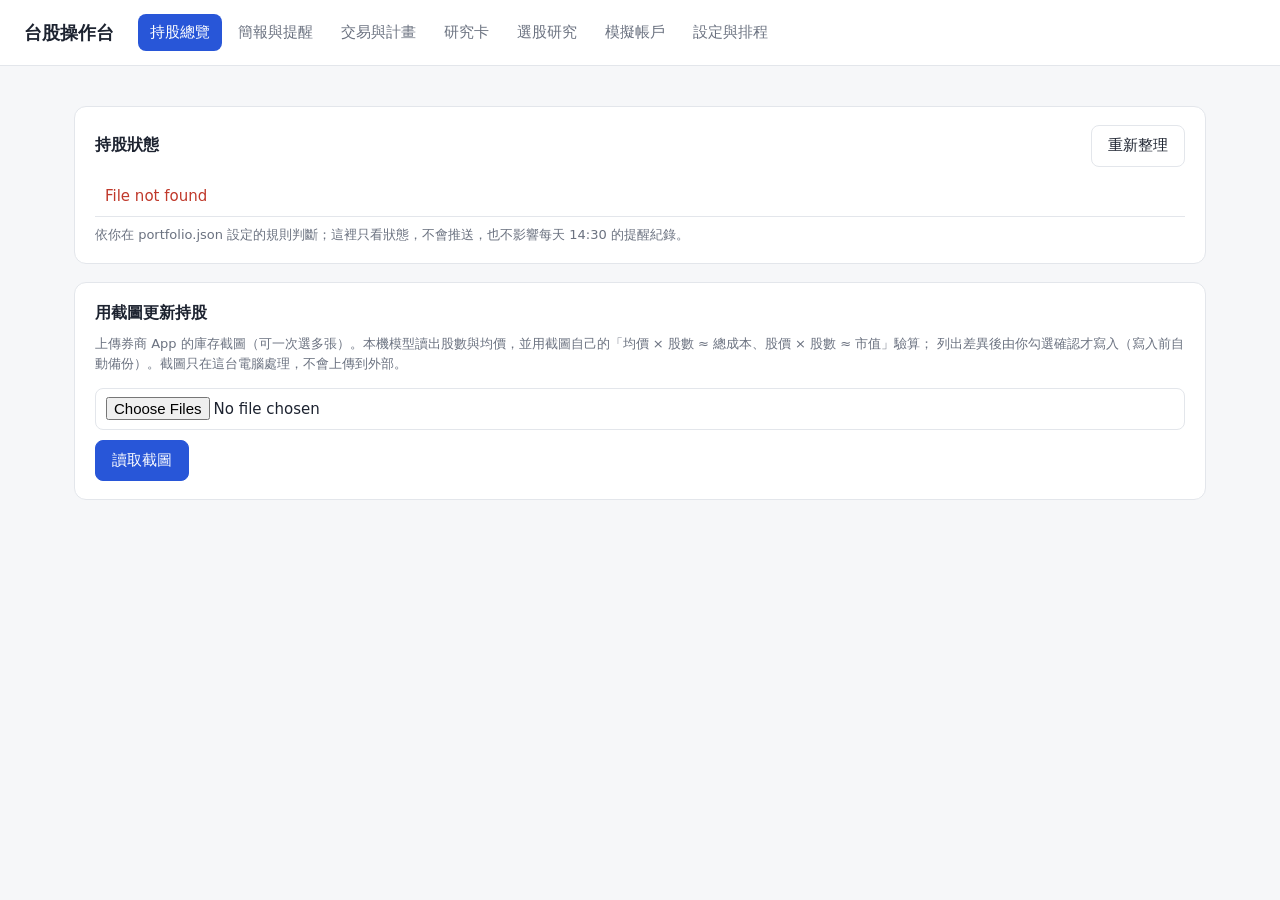
==== commit 20268107: "Update holdings from broker screenshots; run console at startup for Tailscale - Read holdings from a" ====
--- a/src/web/templates/console.html
+++ b/src/web/templates/console.html
@@ -108,6 +108,14 @@
     <p class="hint">依你在 portfolio.json 設定的規則判斷；這裡只看狀態，不會推送，也不影響每天 14:30 的提醒紀錄。</p>
     <div id="ov-extra"></div>
   </div>
+  <div class="card">
+    <h2 style="margin:0">用截圖更新持股</h2>
+    <p class="hint">上傳券商 App 的庫存截圖（可一次選多張）。本機模型讀出股數與均價，並用截圖自己的「均價 × 股數 ≈ 總成本、股價 × 股數 ≈ 市值」驗算；
+      列出差異後由你勾選確認才寫入（寫入前自動備份）。截圖只在這台電腦處理，不會上傳到外部。</p>
+    <div class="btns"><input type="file" id="ss-file" accept="image/*" multiple style="max-width:100%">
+      <button class="b primary" onclick="readShots()">讀取截圖</button></div>
+    <div id="ss-out"></div>
+  </div>
 </section>
 
 <section class="tab" id="tab-brief">
@@ -262,7 +270,6 @@
         <option value="electronics">上市＋上櫃電子（含下市）</option>
         <option value="electronics-twse">只看上市電子</option>
         <option value="electronics-tpex">只看上櫃電子</option>
-        <option value="tw50-pit">臺灣50當時成分股</option>
       </select>
       <div class="btns"><button class="b" onclick="runJob('lab', {script: val('lab-script'), universe: val('lab-universe')}, 'lab-out', '開始執行選股研究？資料已快取時幾分鐘，否則需數小時。')">執行</button></div>
       <div id="lab-out"></div>
@@ -418,6 +425,66 @@
 // ---------- 總覽 ----------
 const KIND = {OK: ['正常', 'ok'], NEAR_STOP: ['接近停損', 'warn'], NEAR_TARGET: ['接近停利', 'warn'], STOP_LOSS: ['觸發停損', 'bad'],
               TRAILING_STOP: ['觸發移動停損', 'bad'], TAKE_PROFIT: ['觸發停利', 'bad'], PLAN_INVALID: ['計畫失效', 'bad']};
+// ---------- 截圖更新持股 ----------
+let ssChanges = [];
+function shrink(file, max = 1600) {
+  // 手機截圖常是 3000px 以上：先在瀏覽器縮小再上傳，讀圖更快
+  return new Promise((ok, bad) => {
+    const img = new Image();
+    img.onload = () => {
+      const k = Math.min(1, max / Math.max(img.width, img.height));
+      const c = document.createElement('canvas');
+      c.width = Math.round(img.width * k); c.height = Math.round(img.height * k);
+      c.getContext('2d').drawImage(img, 0, 0, c.width, c.height);
+      URL.revokeObjectURL(img.src);
+      ok(c.toDataURL('image/jpeg', 0.9));
+    };
+    img.onerror = () => bad(new Error('無法讀取圖片'));
+    img.src = URL.createObjectURL(file);
+  });
+}
+async function readShots() {
+  const files = [...$('ss-file').files];
+  if (!files.length) { toast('請先選擇截圖'); return; }
+  const out = $('ss-out');
+  const merged = new Map();          // Map 保留順序（一般物件會把 2330 這種數字代號排到前面）
+  for (const [i, f] of files.entries()) {
+    out.innerHTML = `<p class="hint">讀取第 ${i + 1}／${files.length} 張（每張約 5～20 秒）…</p>`;
+    try {
+      const r = await api('/api/holdings/screenshot', {method: 'POST', body: JSON.stringify({image: await shrink(f)})});
+      // 多張截圖：同一檔以後讀到的為準；「截圖沒有」只在所有截圖都沒有時才列出
+      for (const c of r.changes) if (c.kind !== 'absent' || !merged.has(c.code)) merged.set(c.code, c);
+    } catch (e) { out.innerHTML = `<p class="err">第 ${i + 1} 張：${esc(e.message)}</p>`; return; }
+  }
+  ssChanges = [...merged.values()];
+  const label = {same: '<span class="tag ok">相同</span>', update: '<span class="tag warn">變更</span>', new: '<span class="tag warn">新增</span>',
+                 absent: '<span class="tag">截圖沒有</span>'};
+  const row = (c, i) => {
+    const can = (c.kind === 'update' || c.kind === 'new') && !c.problems.length;
+    const before = c.old_shares == null ? '—' : `${c.old_shares} 股 @ ${fmt(c.old_cost)}`;
+    const after = c.kind === 'absent' ? '（可能在另一張截圖或已賣出，不會自動刪除）' : `${c.shares} 股 @ ${fmt(c.cost)}`;
+    // 手機上不能左右捲動才看得到數字：每檔一列，前後對照放在同一格
+    return `<tr><td style="width:28px">${can ? `<input type="checkbox" id="ss-ck-${i}" checked>` : ''}</td>
+      <td style="white-space:normal">${label[c.kind]} <b>${esc(c.code)}</b> ${esc(c.name || '')}
+        <div class="hint" style="margin:4px 0 0">目前：${before}</div><div style="margin-top:2px">截圖：${after}</div>
+        ${c.problems.length ? `<div class="err" style="margin-top:2px">${c.problems.map(esc).join('<br>')}</div>` : ''}</td></tr>`;
+  };
+  const n = ssChanges.filter(c => (c.kind === 'update' || c.kind === 'new') && !c.problems.length).length;
+  out.innerHTML = `<table style="width:100%">${ssChanges.map(row).join('')}</table>` +
+    (n ? `<div class="btns"><button class="b primary" onclick="applyShots()">寫入勾選的 ${n} 筆</button></div>`
+       : '<p class="hint">沒有需要更新的持股（有驗算問題的請重新截圖：畫面要清楚、不要裁到數字）。</p>');
+}
+async function applyShots() {
+  const picked = ssChanges.filter((c, i) => $('ss-ck-' + i) && $('ss-ck-' + i).checked);
+  if (!picked.length) { toast('沒有勾選任何一筆'); return; }
+  if (!confirm(`寫入 ${picked.length} 筆持股變更？（舊的 portfolio.json 會自動備份）`)) return;
+  try {
+    const r = await api('/api/holdings/apply', {method: 'POST', body: JSON.stringify({changes: picked})});
+    $('ss-out').innerHTML = `<p>已更新：</p><ul>${r.notes.map(n => `<li>${esc(n)}</li>`).join('')}</ul><p class="hint">備份：${esc(r.backup || '')}</p>`;
+    loadOverview(true);
+  } catch (e) { toast(e.message); }
+}
+
 async function loadOverview(refresh = false) {
   $('ov-time').textContent = '讀取最新收盤價中…';
   let d; try { d = await api('/api/overview' + (refresh ? '?refresh=1' : '')); }
@@ -584,11 +651,11 @@
   cell.innerHTML = `<div class="rd-stocks">
     <div class="checks" style="align-items:center;gap:14px"><label class="check" style="margin:0"><input type="checkbox" ${onlyMomentum ? 'checked' : ''}
       onchange="renderThemeStocks(${i}, this.checked)"> 只看符合營收動能（${n} 檔）</label>
-      <span class="hint" style="margin:0">依個股分數排序（四項指標在全部電子股中的排名平均）。✓ 營收動能＝最近 2 個月營收都年增且站上 120 日線；★＝今天的前瞻測試名單。這是資料整理，不是買賣建議。</span></div>
+      <span class="hint" style="margin:0">依個股分數排序（四項指標在全部電子股中的排名平均）。✓ 營收動能＝最近 2 個月營收都年增且站上 120 日線；★＝今天的前瞻測試名單。▲ 一年新高＝近 20 日創 250 日新高（歷史上之後 20 天平均較強）；▼ 外資轉賣＝近 5 日外資連買後轉賣（歷史上之後 5 天平均較弱，幅度小於交易成本）。這是資料整理，不是買賣建議。</span></div>
     <div class="scroll"><table><tr><th>標記</th><th>代號</th><th>名稱</th><th>市場</th><th class="num">收盤</th><th class="num">分數</th><th class="num">營收年增</th>
       <th class="num">連 2 月年增</th><th class="num">近 20 日</th><th class="num">近 60 日</th><th class="num">站上 120 日線</th><th class="num">量能比</th>
       <th class="num">外資買超</th><th class="num">融資變化</th><th></th></tr>` +
-    (list.length ? list.map(s => `<tr><td>${s.rev_momentum ? '<span class="tag ok">✓ 營收動能</span>' : ''}${s.forward ? ' <span class="tag warn">★ 前瞻</span>' : ''}</td>
+    (list.length ? list.map(s => `<tr><td>${s.rev_momentum ? '<span class="tag ok">✓ 營收動能</span>' : ''}${s.forward ? ' <span class="tag warn">★ 前瞻</span>' : ''}${(s.flags || []).includes('new_high') ? ' <span class="tag ok">▲ 一年新高</span>' : ''}${(s.flags || []).includes('foreign_turn') ? ' <span class="tag bad">▼ 外資轉賣</span>' : ''}</td>
       <td>${esc(s.code)}</td><td>${esc(s.name)}</td><td>${esc(s.market)}</td><td class="num">${fmt(s.close)}</td><td class="num" ${heat(s.score)}>${fmt(s.score, 2)}</td>
       <td class="num ${cls(s.rev_yoy)}">${s.rev_yoy == null ? '—' : fmt(s.rev_yoy, 1) + '%'}</td><td class="num">${yes(s.rev_breadth)}</td>
       <td class="num ${cls(s.r20)}">${pct(s.r20)}</td><td class="num ${cls(s.r60)}">${pct(s.r60)}</td><td class="num">${yes(s.above_ma)}</td>
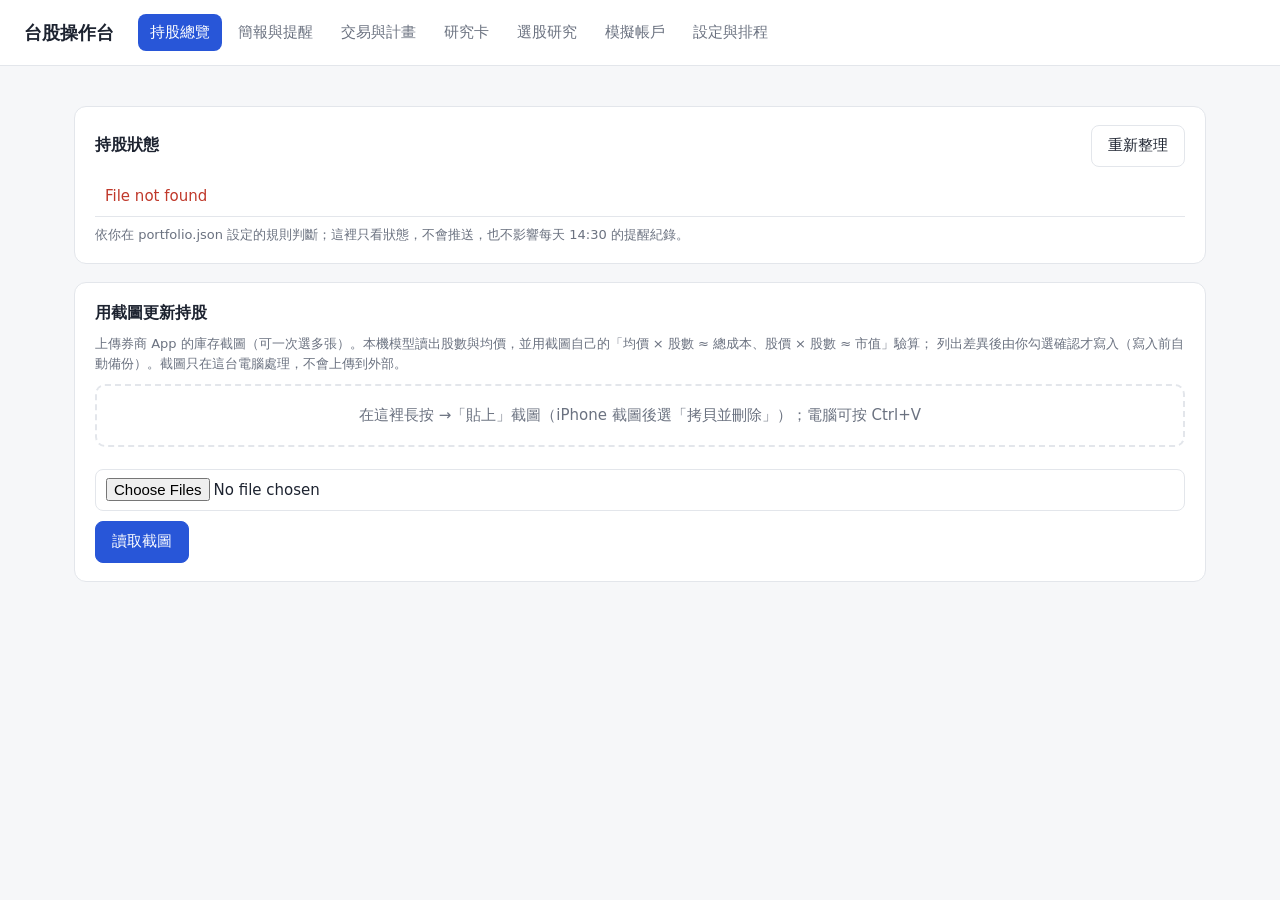
==== commit 46096736: "Paste screenshots into the holdings updater (no need to save them to the photo library) Co-Authored-" ====
--- a/src/web/templates/console.html
+++ b/src/web/templates/console.html
@@ -112,7 +112,11 @@
     <h2 style="margin:0">用截圖更新持股</h2>
     <p class="hint">上傳券商 App 的庫存截圖（可一次選多張）。本機模型讀出股數與均價，並用截圖自己的「均價 × 股數 ≈ 總成本、股價 × 股數 ≈ 市值」驗算；
       列出差異後由你勾選確認才寫入（寫入前自動備份）。截圖只在這台電腦處理，不會上傳到外部。</p>
-    <div class="btns"><input type="file" id="ss-file" accept="image/*" multiple style="max-width:100%">
+    <div id="ss-paste" contenteditable="true" inputmode="none"
+      style="border:2px dashed var(--line);border-radius:10px;padding:18px;margin-top:10px;text-align:center;color:var(--muted);min-height:48px">
+      在這裡長按 →「貼上」截圖（iPhone 截圖後選「拷貝並刪除」）；電腦可按 Ctrl+V</div>
+    <div id="ss-thumbs" style="display:flex;flex-wrap:wrap;gap:8px;margin-top:8px"></div>
+    <div class="btns"><input type="file" id="ss-file" accept="image/*" multiple style="max-width:100%" onchange="renderThumbs()">
       <button class="b primary" onclick="readShots()">讀取截圖</button></div>
     <div id="ss-out"></div>
   </div>
@@ -443,8 +447,27 @@
     img.src = URL.createObjectURL(file);
   });
 }
+let ssPasted = [];                  // 貼上的截圖（不用存進相簿）
+const PASTE_HINT = '在這裡長按 →「貼上」截圖（iPhone 截圖後選「拷貝並刪除」）；電腦可按 Ctrl+V';
+$('ss-paste').addEventListener('paste', e => {
+  e.preventDefault();
+  const imgs = [...(e.clipboardData?.items || [])].filter(it => it.type.startsWith('image/')).map(it => it.getAsFile()).filter(Boolean);
+  if (!imgs.length) { toast('剪貼簿裡沒有圖片：截圖後要選「拷貝並刪除」或「拷貝」'); return; }
+  ssPasted.push(...imgs);
+  renderThumbs();
+});
+$('ss-paste').addEventListener('input', () => { $('ss-paste').textContent = PASTE_HINT; });   // 擋掉貼上的文字
+function shotFiles() { return [...ssPasted, ...$('ss-file').files]; }
+function renderThumbs() {
+  const files = shotFiles();
+  $('ss-paste').textContent = ssPasted.length ? `已貼上 ${ssPasted.length} 張，可以繼續貼` : PASTE_HINT;
+  $('ss-thumbs').innerHTML = files.map((f, i) => `<div style="position:relative">
+      <img src="${URL.createObjectURL(f)}" style="height:72px;border-radius:6px;border:1px solid var(--line)">
+      ${i < ssPasted.length ? `<button class="b mini" style="position:absolute;top:2px;right:2px;padding:0 6px" onclick="ssPasted.splice(${i},1);renderThumbs()">✕</button>` : ''}
+    </div>`).join('');
+}
 async function readShots() {
-  const files = [...$('ss-file').files];
+  const files = shotFiles();
   if (!files.length) { toast('請先選擇截圖'); return; }
   const out = $('ss-out');
   const merged = new Map();          // Map 保留順序（一般物件會把 2330 這種數字代號排到前面）
@@ -480,6 +503,7 @@
   if (!confirm(`寫入 ${picked.length} 筆持股變更？（舊的 portfolio.json 會自動備份）`)) return;
   try {
     const r = await api('/api/holdings/apply', {method: 'POST', body: JSON.stringify({changes: picked})});
+    ssPasted = []; $('ss-file').value = ''; renderThumbs();
     $('ss-out').innerHTML = `<p>已更新：</p><ul>${r.notes.map(n => `<li>${esc(n)}</li>`).join('')}</ul><p class="hint">備份：${esc(r.backup || '')}</p>`;
     loadOverview(true);
   } catch (e) { toast(e.message); }
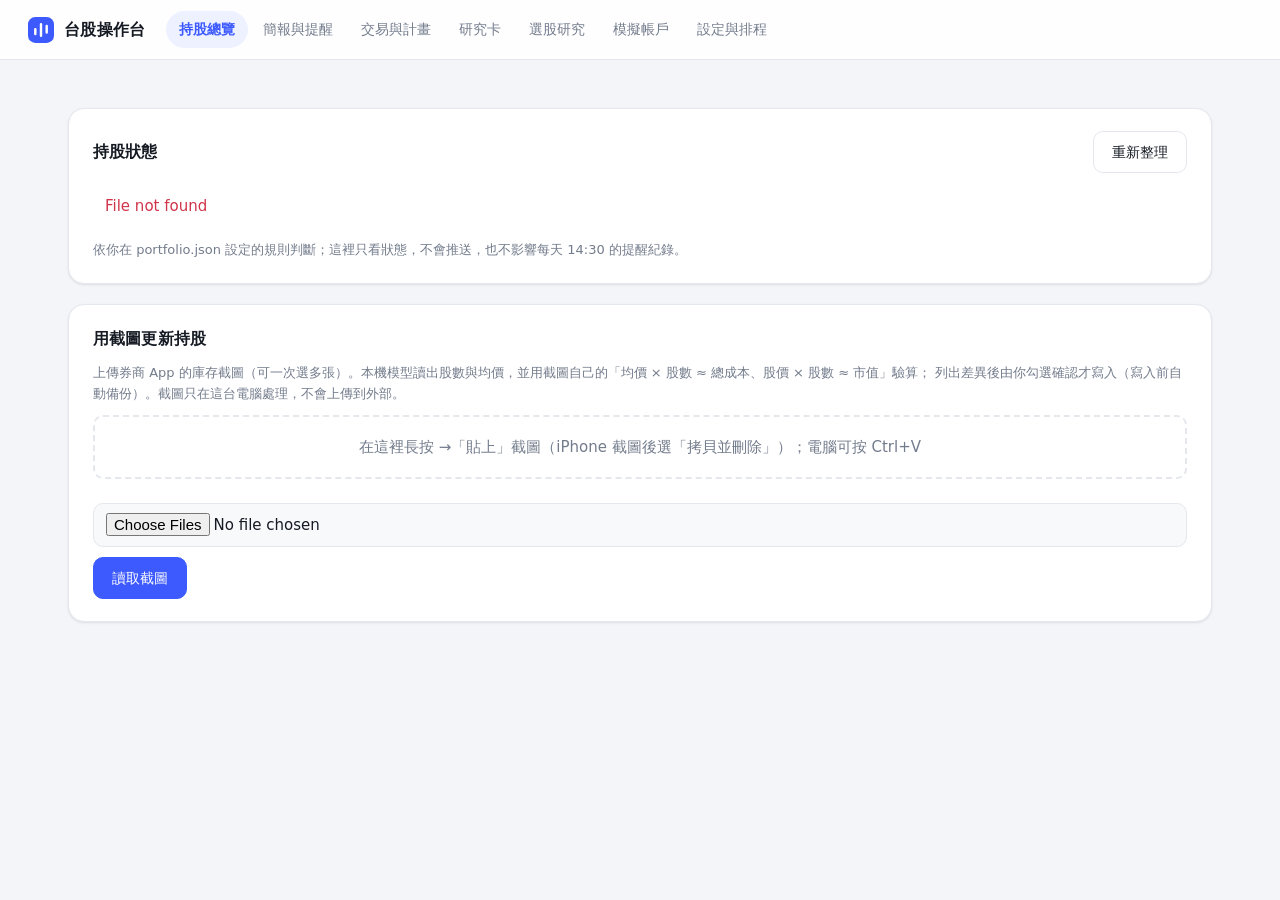
==== commit 9afcb7bf: "Redesign console: Taiwan up/down colours, mobile holdings cards, cleaner layout - Red for up, green " ====
--- a/src/web/templates/console.html
+++ b/src/web/templates/console.html
@@ -5,86 +5,175 @@
 <meta name="viewport" content="width=device-width, initial-scale=1">
 <title>台股操作台</title>
 <style>
+/* ---------- 色彩 ----------
+   漲跌依台股習慣：紅漲、綠跌（--up / --down，與券商 App 一致）。
+   狀態另用 --good / --bad（正常、已儲存＝綠；需要注意、錯誤＝紅），兩者不要混用。 */
 :root {
-  --bg: #f6f7f9; --panel: #ffffff; --ink: #1d2330; --muted: #6b7280; --line: #e3e6eb;
-  --accent: #2856d8; --accent-ink: #ffffff; --good: #0f7b4f; --bad: #c0392b; --warn: #b7791f;
-  --good-bg: #e7f5ee; --bad-bg: #fbeaea; --warn-bg: #fdf3e1; --code-bg: #f1f3f6;
+  --bg: #f4f5f8; --panel: #ffffff; --raised: #f8f9fb; --ink: #151a23; --ink-2: #3b4352; --muted: #737c8c;
+  --line: #e4e7ec; --line-2: #eef0f4;
+  --accent: #3d5afe; --accent-2: #eef1ff; --accent-ink: #ffffff;
+  --up: #e5384d; --down: #10a36a;
+  --good: #10865a; --bad: #d1344a; --warn: #b4761a;
+  --good-bg: #e6f6ee; --bad-bg: #fdebee; --warn-bg: #fdf4e3; --code-bg: #f1f3f7;
+  --shadow: 0 1px 2px rgba(16, 24, 40, .04), 0 1px 3px rgba(16, 24, 40, .06);
 }
 @media (prefers-color-scheme: dark) {
   :root {
-    --bg: #12151b; --panel: #1b1f27; --ink: #e6e8ec; --muted: #9aa3b2; --line: #2c323d;
-    --accent: #6d8ff0; --accent-ink: #0d1117; --good: #4cc38a; --bad: #f07167; --warn: #e7b04a;
-    --good-bg: #16302a; --bad-bg: #3a1f22; --warn-bg: #3a2f17; --code-bg: #242a35;
+    --bg: #0c0f14; --panel: #141922; --raised: #1a202b; --ink: #e9ecf2; --ink-2: #c3c9d4; --muted: #8b94a5;
+    --line: #232a36; --line-2: #1d232e;
+    --accent: #7b93ff; --accent-2: #1d2440; --accent-ink: #0c0f14;
+    --up: #ff5c6c; --down: #2bc98a;
+    --good: #3ecf8e; --bad: #ff6b7a; --warn: #f0b552;
+    --good-bg: #12291f; --bad-bg: #331a20; --warn-bg: #33270f; --code-bg: #1d2430;
+    --shadow: 0 1px 2px rgba(0, 0, 0, .3);
   }
 }
 * { box-sizing: border-box; }
-body { margin: 0; font: 15px/1.55 system-ui, "Segoe UI", "Microsoft JhengHei", sans-serif; background: var(--bg); color: var(--ink); }
-header { display: flex; align-items: center; gap: 24px; padding: 14px 24px; background: var(--panel); border-bottom: 1px solid var(--line); position: sticky; top: 0; z-index: 5; flex-wrap: wrap; }
-header h1 { font-size: 18px; margin: 0; }
-nav { display: flex; gap: 4px; flex-wrap: wrap; }
-nav button { border: 0; background: none; color: var(--muted); padding: 7px 12px; border-radius: 8px; font: inherit; cursor: pointer; }
-nav button.on { background: var(--accent); color: var(--accent-ink); }
-#envbar { margin-left: auto; font-size: 13px; color: var(--muted); display: flex; gap: 12px; }
-main { max-width: 1180px; margin: 0 auto; padding: 22px 24px 60px; }
-section.tab { display: none; } section.tab.on { display: block; }
-.card { background: var(--panel); border: 1px solid var(--line); border-radius: 12px; padding: 18px 20px; margin-bottom: 18px; }
-.card h2 { font-size: 16px; margin: 0 0 12px; }
-.row { display: flex; gap: 18px; flex-wrap: wrap; } .row > .card { flex: 1 1 340px; min-width: 0; }
-.kpis { display: flex; gap: 14px; flex-wrap: wrap; margin-bottom: 18px; }
-.kpi { flex: 1 1 160px; background: var(--panel); border: 1px solid var(--line); border-radius: 12px; padding: 14px 16px; }
-.kpi .v { font-size: 22px; font-weight: 600; } .kpi .l { font-size: 13px; color: var(--muted); }
+html { -webkit-text-size-adjust: 100%; }
+body { margin: 0; background: var(--bg); color: var(--ink);
+  font: 15px/1.6 "Inter", system-ui, -apple-system, "Segoe UI", "PingFang TC", "Noto Sans TC", "Microsoft JhengHei", sans-serif;
+  font-feature-settings: "tnum" 1; -webkit-font-smoothing: antialiased; }
+
+/* ---------- 頂端 ---------- */
+header { position: sticky; top: 0; z-index: 5; display: flex; align-items: center; gap: 20px; padding: 0 28px; height: 60px;
+  background: color-mix(in srgb, var(--panel) 85%, transparent); backdrop-filter: saturate(160%) blur(12px);
+  -webkit-backdrop-filter: saturate(160%) blur(12px); border-bottom: 1px solid var(--line); }
+.brand { display: flex; align-items: center; gap: 10px; flex: none; }
+.brand svg { width: 26px; height: 26px; }
+.brand h1 { font-size: 16px; font-weight: 650; letter-spacing: .02em; margin: 0; white-space: nowrap; }
+nav { display: flex; gap: 2px; overflow-x: auto; scrollbar-width: none; flex: 1; min-width: 0; }
+nav::-webkit-scrollbar { display: none; }
+nav button { flex: none; border: 0; background: none; color: var(--muted); padding: 7px 13px; border-radius: 999px; font: inherit;
+  font-size: 14px; font-weight: 500; cursor: pointer; transition: background .15s, color .15s; }
+nav button:hover { color: var(--ink); background: var(--raised); }
+nav button.on { background: var(--accent-2); color: var(--accent); font-weight: 600; }
+#envbar { flex: none; font-size: 12.5px; color: var(--muted); display: flex; gap: 14px; }
+#envbar .dot { display: inline-block; width: 7px; height: 7px; border-radius: 50%; margin-right: 6px; vertical-align: 1px; }
+.dot.ok { background: var(--good); box-shadow: 0 0 0 3px var(--good-bg); } .dot.bad { background: var(--bad); box-shadow: 0 0 0 3px var(--bad-bg); }
+
+/* ---------- 版面 ---------- */
+main { max-width: 1200px; margin: 0 auto; padding: 28px 28px 80px; }
+section.tab { display: none; } section.tab.on { display: block; animation: fade .18s ease-out; }
+@keyframes fade { from { opacity: 0; transform: translateY(4px); } to { opacity: 1; transform: none; } }
+.card { background: var(--panel); border: 1px solid var(--line); border-radius: 16px; padding: 22px 24px; margin-bottom: 20px; box-shadow: var(--shadow); }
+.card h2 { font-size: 15.5px; font-weight: 650; margin: 0 0 14px; letter-spacing: .01em; }
+.row { display: flex; gap: 20px; flex-wrap: wrap; } .row > .card { flex: 1 1 360px; min-width: 0; }
+.card-head { display: flex; align-items: center; gap: 6px 12px; flex-wrap: wrap; }
+.card-head h2 { white-space: nowrap; } .card-head button { white-space: nowrap; }
+
+/* ---------- 重點數字 ---------- */
+.kpis { display: grid; grid-template-columns: repeat(auto-fit, minmax(170px, 1fr)); gap: 14px; margin-bottom: 20px; }
+.kpi { background: var(--panel); border: 1px solid var(--line); border-radius: 16px; padding: 16px 18px; box-shadow: var(--shadow); }
+.kpi .l { font-size: 12.5px; color: var(--muted); font-weight: 500; letter-spacing: .02em; }
+.kpi .v { font-size: 24px; font-weight: 650; margin-top: 4px; letter-spacing: -.01em; line-height: 1.25; }
+.kpi .s { font-size: 13px; margin-top: 2px; }
+.kpi.hero { background: linear-gradient(135deg, var(--accent) 0%, color-mix(in srgb, var(--accent) 70%, #a855f7) 100%); border: 0; color: #fff; }
+.kpi.hero .l { color: rgba(255, 255, 255, .78); } .kpi.hero .v { font-size: 28px; }
+
+/* ---------- 表格 ---------- */
 table { border-collapse: collapse; width: 100%; font-variant-numeric: tabular-nums; }
-th, td { text-align: left; padding: 8px 10px; border-bottom: 1px solid var(--line); white-space: nowrap; }
-th { font-size: 13px; color: var(--muted); font-weight: 500; }
+th, td { text-align: left; padding: 11px 12px; border-bottom: 1px solid var(--line-2); white-space: nowrap; }
+th { font-size: 12.5px; color: var(--muted); font-weight: 500; letter-spacing: .02em; border-bottom-color: var(--line); }
+tr:last-child > td { border-bottom: 0; }
+tr:hover > td { background: color-mix(in srgb, var(--raised) 60%, transparent); }
 td.num, th.num { text-align: right; }
-.scroll { overflow-x: auto; }
+.scroll { overflow-x: auto; margin: 0 -8px; padding: 0 8px; }
+
+/* 漲跌（台股：紅漲綠跌）與狀態 */
+.up { color: var(--up); } .down { color: var(--down); }
 .pos { color: var(--good); } .neg { color: var(--bad); }
-.tag { display: inline-block; padding: 1px 8px; border-radius: 999px; font-size: 12px; }
+.tag { display: inline-block; padding: 2px 9px; border-radius: 999px; font-size: 12px; font-weight: 550; line-height: 1.6; background: var(--code-bg); color: var(--ink-2); }
 .tag.ok { background: var(--good-bg); color: var(--good); } .tag.bad { background: var(--bad-bg); color: var(--bad); } .tag.warn { background: var(--warn-bg); color: var(--warn); }
-label { display: block; font-size: 13px; color: var(--muted); margin: 10px 0 4px; }
-input, select, textarea { width: 100%; padding: 8px 10px; border: 1px solid var(--line); border-radius: 8px; background: var(--panel); color: var(--ink); font: inherit; }
-textarea { font-family: Consolas, "Cascadia Mono", monospace; font-size: 13px; }
-.grid { display: grid; grid-template-columns: repeat(auto-fill, minmax(150px, 1fr)); gap: 0 14px; }
-.check { display: flex; align-items: center; gap: 6px; color: var(--ink); font-size: 14px; margin: 10px 14px 0 0; }
-.check input { width: auto; }
+
+/* ---------- 表單與按鈕 ---------- */
+label { display: block; font-size: 12.5px; color: var(--muted); font-weight: 500; margin: 12px 0 5px; }
+input, select, textarea { width: 100%; padding: 9px 12px; border: 1px solid var(--line); border-radius: 10px; background: var(--raised); color: var(--ink);
+  font: inherit; font-size: 15px; transition: border-color .15s, box-shadow .15s; }
+input:focus, select:focus, textarea:focus { outline: none; border-color: var(--accent); box-shadow: 0 0 0 3px var(--accent-2); }
+textarea { font-family: "JetBrains Mono", Consolas, "Cascadia Mono", monospace; font-size: 13px; }
+.grid { display: grid; grid-template-columns: repeat(auto-fill, minmax(160px, 1fr)); gap: 0 14px; }
+.check { display: flex; align-items: center; gap: 7px; color: var(--ink-2); font-size: 14px; margin: 12px 16px 0 0; }
+.check input { width: 16px; height: 16px; accent-color: var(--accent); }
 .checks { display: flex; flex-wrap: wrap; }
-.btns { display: flex; gap: 10px; flex-wrap: wrap; margin-top: 14px; }
-button.b { border: 1px solid var(--line); background: var(--panel); color: var(--ink); padding: 8px 16px; border-radius: 8px; font: inherit; cursor: pointer; }
+.btns { display: flex; gap: 10px; flex-wrap: wrap; margin-top: 16px; }
+button.b { border: 1px solid var(--line); background: var(--panel); color: var(--ink); padding: 9px 18px; border-radius: 10px; font: inherit;
+  font-size: 14px; font-weight: 550; cursor: pointer; transition: background .15s, border-color .15s, transform .05s; }
+button.b:hover { background: var(--raised); border-color: color-mix(in srgb, var(--muted) 40%, var(--line)); }
+button.b:active { transform: translateY(1px); }
 button.b.primary { background: var(--accent); border-color: var(--accent); color: var(--accent-ink); }
-button.b.danger { color: var(--bad); border-color: var(--bad); }
+button.b.primary:hover { background: color-mix(in srgb, var(--accent) 88%, #000); }
+button.b.danger { color: var(--bad); border-color: color-mix(in srgb, var(--bad) 45%, var(--line)); }
 button.b:disabled { opacity: .5; cursor: wait; }
-.hint { font-size: 13px; color: var(--muted); margin: 8px 0 0; }
-.out { margin-top: 14px; border-top: 1px solid var(--line); padding-top: 12px; }
+button.b.mini { padding: 4px 11px; font-size: 13px; border-radius: 8px; }
+.hint { font-size: 13px; color: var(--muted); margin: 10px 0 0; line-height: 1.65; }
+.err { color: var(--bad); }
+
+/* ---------- 執行輸出、報告 ---------- */
+.out { margin-top: 16px; border-top: 1px solid var(--line); padding-top: 14px; }
 .out .meta { font-size: 13px; color: var(--muted); margin-bottom: 8px; display: flex; gap: 10px; align-items: center; }
-.md { overflow-wrap: anywhere; } .md h1 { font-size: 20px; } .md h2 { font-size: 17px; margin-top: 22px; } .md h3 { font-size: 15px; }
-.md table { margin: 10px 0; font-size: 14px; } .md td, .md th { white-space: normal; }
-.md code, .md pre { background: var(--code-bg); border-radius: 6px; } .md code { padding: 1px 5px; } .md pre { padding: 10px; overflow-x: auto; }
-.md blockquote { margin: 8px 0; padding: 4px 12px; border-left: 3px solid var(--accent); color: var(--muted); }
-.md .log { color: var(--muted); font-family: Consolas, monospace; font-size: 12.5px; margin: 0; white-space: pre-wrap; }
-.md a { color: var(--accent); }
-.progress { height: 10px; background: var(--code-bg); border-radius: 999px; overflow: hidden; margin: 6px 0 2px; }
-.progress > div { height: 100%; background: var(--accent); }
-.list { display: flex; flex-direction: column; gap: 4px; max-height: 420px; overflow-y: auto; }
-.list button { text-align: left; border: 1px solid transparent; background: none; color: var(--ink); padding: 8px 10px; border-radius: 8px; cursor: pointer; font: inherit; }
-.list button:hover, .list button.on { background: var(--code-bg); border-color: var(--line); }
-.list small { color: var(--muted); display: block; }
-.list button { overflow-wrap: anywhere; }
-.rd-row { cursor: pointer; } .rd-row:hover { background: var(--code-bg); }
-.arrow { display: inline-block; width: 14px; color: var(--accent); font-size: 12px; }
-.rd-detail > td { background: var(--bg); padding: 10px 12px 16px; white-space: normal; }
-.rd-stocks table { font-size: 13.5px; } .rd-stocks td, .rd-stocks th { white-space: nowrap; }
-button.b.mini { padding: 3px 10px; font-size: 13px; }
-.chips { display: flex; gap: 8px; flex-wrap: wrap; margin-top: 8px; }
-.chip { background: var(--code-bg); border-radius: 999px; padding: 3px 6px 3px 12px; display: inline-flex; gap: 6px; align-items: center; }
-.chip button { border: 0; background: none; color: var(--muted); cursor: pointer; font-size: 15px; }
-.err { color: var(--bad); }
-.toast { position: fixed; right: 20px; bottom: 20px; background: var(--ink); color: var(--bg); padding: 10px 16px; border-radius: 10px; max-width: 420px; display: none; z-index: 10; }
-@media (max-width: 640px) { header, main { padding-left: 16px; padding-right: 16px; } #envbar { margin-left: 0; } }
+.md { overflow-wrap: anywhere; color: var(--ink-2); } .md h1 { font-size: 20px; color: var(--ink); } .md h2 { font-size: 17px; margin-top: 24px; color: var(--ink); }
+.md h3 { font-size: 15px; color: var(--ink); } .md strong { color: var(--ink); }
+.md table { margin: 12px 0; font-size: 14px; } .md td, .md th { white-space: normal; padding: 8px 10px; }
+.md code, .md pre { background: var(--code-bg); border-radius: 6px; } .md code { padding: 1px 6px; font-size: 13px; } .md pre { padding: 12px; overflow-x: auto; }
+.md blockquote { margin: 10px 0; padding: 8px 14px; border-left: 3px solid var(--accent); background: var(--raised); border-radius: 0 10px 10px 0; color: var(--ink-2); }
+.md .log { color: var(--muted); font-family: "JetBrains Mono", Consolas, monospace; font-size: 12.5px; margin: 0; white-space: pre-wrap; }
+.md a { color: var(--accent); text-decoration: none; } .md a:hover { text-decoration: underline; }
+.progress { height: 8px; background: var(--code-bg); border-radius: 999px; overflow: hidden; margin: 8px 0 4px; }
+.progress > div { height: 100%; background: linear-gradient(90deg, var(--accent), color-mix(in srgb, var(--accent) 60%, #a855f7)); border-radius: 999px; }
+
+/* ---------- 清單、族群雷達、標籤 ---------- */
+.list { display: flex; flex-direction: column; gap: 2px; max-height: 440px; overflow-y: auto; }
+.list button { text-align: left; border: 1px solid transparent; background: none; color: var(--ink); padding: 9px 12px; border-radius: 10px;
+  cursor: pointer; font: inherit; font-size: 14px; overflow-wrap: anywhere; }
+.list button:hover { background: var(--raised); } .list button.on { background: var(--accent-2); color: var(--accent); }
+.list small { color: var(--muted); display: block; font-size: 12px; }
+.rd-row { cursor: pointer; }
+.arrow { display: inline-block; width: 14px; color: var(--accent); font-size: 11px; }
+.rd-detail > td { background: var(--raised); padding: 12px 14px 18px; white-space: normal; }
+.rd-stocks table { font-size: 13.5px; } .rd-stocks td, .rd-stocks th { white-space: nowrap; padding: 8px 10px; }
+.chips { display: flex; gap: 8px; flex-wrap: wrap; margin-top: 10px; }
+.chip { background: var(--raised); border: 1px solid var(--line); border-radius: 999px; padding: 4px 6px 4px 13px; display: inline-flex; gap: 6px; align-items: center; font-size: 14px; }
+.chip button { border: 0; background: none; color: var(--muted); cursor: pointer; font-size: 15px; line-height: 1; }
+.toast { position: fixed; right: 24px; bottom: 24px; background: var(--ink); color: var(--bg); padding: 12px 18px; border-radius: 12px; max-width: 420px;
+  display: none; z-index: 10; box-shadow: 0 8px 24px rgba(0, 0, 0, .25); font-size: 14px; }
+
+/* ---------- 持股：電腦用表格、手機用卡片 ---------- */
+.hold-cards { display: none; }
+.hold { border: 1px solid var(--line); border-radius: 14px; padding: 14px 16px; background: var(--raised); margin-top: 10px; }
+.hold .top { display: flex; align-items: center; gap: 8px; }
+.hold .sym { font-weight: 650; font-size: 16px; }
+.hold .nm { color: var(--muted); font-size: 13px; flex: 1; min-width: 0; overflow: hidden; text-overflow: ellipsis; white-space: nowrap; }
+.hold .mid { display: flex; justify-content: space-between; align-items: baseline; margin-top: 8px; }
+.hold .val { font-size: 20px; font-weight: 650; } .hold .pnl { font-weight: 600; text-align: right; font-size: 14px; }
+.hold .meta { display: grid; grid-template-columns: repeat(3, 1fr); gap: 4px; margin-top: 10px; padding-top: 10px; border-top: 1px solid var(--line); font-size: 13px; }
+.hold .meta span { color: var(--muted); display: block; font-size: 11.5px; }
+
+/* ---------- 手機 ---------- */
+@media (max-width: 720px) {
+  header { flex-wrap: wrap; height: auto; padding: 10px 16px 0; gap: 6px 12px; }
+  .brand h1 { font-size: 15px; }
+  #envbar { margin-left: auto; gap: 10px; font-size: 11.5px; }
+  nav { order: 3; flex: 0 0 calc(100% + 32px); margin: 0 -16px; padding: 4px 12px 8px; }
+  nav button { padding: 6px 12px; font-size: 13.5px; }
+  main { padding: 18px 14px 80px; }
+  .card { padding: 18px 16px; border-radius: 14px; margin-bottom: 14px; }
+  .kpis { grid-template-columns: 1fr 1fr; gap: 10px; margin-bottom: 14px; }
+  .kpi { padding: 13px 14px; border-radius: 14px; } .kpi .v { font-size: 19px; }
+  .kpi.hero { grid-column: 1 / -1; } .kpi.hero .v { font-size: 26px; }
+  .kpi:last-child:nth-child(even) { grid-column: 1 / -1; }   /* 主卡之後剩奇數格時，最後一格佔滿一列 */
+  .hold-cards { display: block; } .hold-table { display: none; }
+  .row { gap: 0; }
+  .toast { left: 14px; right: 14px; bottom: 16px; max-width: none; }
+}
 </style>
 </head>
 <body>
 <header>
-  <h1>台股操作台</h1>
+  <div class="brand">
+    <svg viewBox="0 0 32 32" aria-hidden="true"><rect width="32" height="32" rx="9" fill="var(--accent)"/>
+      <path d="M9 21v-6M16 23V9M23 19v-8" stroke="#fff" stroke-width="3" stroke-linecap="round"/></svg>
+    <h1>台股操作台</h1>
+  </div>
   <nav id="nav">
     <button data-tab="overview" class="on">持股總覽</button>
     <button data-tab="brief">簡報與提醒</button>
@@ -101,10 +190,11 @@
 <section class="tab on" id="tab-overview">
   <div class="kpis" id="kpis"></div>
   <div class="card">
-    <div style="display:flex;align-items:center;gap:12px"><h2 style="margin:0">持股狀態</h2>
+    <div class="card-head"><h2 style="margin:0">持股狀態</h2>
       <span class="hint" id="ov-time" style="margin:0"></span>
       <button class="b" style="margin-left:auto" onclick="loadOverview(true)">重新整理</button></div>
-    <div class="scroll" style="margin-top:10px"><table id="ov-table"></table></div>
+    <div class="scroll hold-table" style="margin-top:10px"><table id="ov-table"></table></div>
+    <div class="hold-cards" id="ov-cards"></div>
     <p class="hint">依你在 portfolio.json 設定的規則判斷；這裡只看狀態，不會推送，也不影響每天 14:30 的提醒紀錄。</p>
     <div id="ov-extra"></div>
   </div>
@@ -241,7 +331,7 @@
 
 <section class="tab" id="tab-lab">
   <div class="card">
-    <div style="display:flex;align-items:center;gap:12px;flex-wrap:wrap"><h2 style="margin:0">族群雷達</h2>
+    <div class="card-head"><h2 style="margin:0">族群雷達</h2>
       <span class="hint" id="rd-time" style="margin:0"></span>
       <span style="margin-left:auto" class="btns"><button class="b" style="margin:0" onclick="runJob('sector_radar', {}, 'rd-out')">重新計算</button></span></div>
     <p class="hint">記憶體、面板、IC 設計等族群（依櫃買中心產業價值鏈分類），依「營收年增、近 60 日漲跌、量能、融資增減」四項的跨族群排名平均排序；數字為族群成分股的中位數或比例。排名是資料整理，不是買賣建議。</p>
@@ -250,7 +340,7 @@
     <div id="rd-out"></div>
   </div>
   <div class="card">
-    <div style="display:flex;align-items:center;gap:12px;flex-wrap:wrap"><h2 style="margin:0">前瞻測試：營收動能・營收年增最高 20 檔</h2>
+    <div class="card-head"><h2 style="margin:0">前瞻測試：營收動能・營收年增最高 20 檔</h2>
       <span class="hint" id="fw-time" style="margin:0"></span>
       <span style="margin-left:auto" class="btns" ><button class="b" style="margin:0" onclick="runJob('forward_test', {}, 'fw-out')">立即記錄並評估</button></span></div>
     <p class="hint">每個交易日收盤後記下符合規則的名單（只新增、不修改），之後用真實的 5 天、20 天後股價，扣一次來回成本，與同期 0050 比較。這是驗證規則用的紀錄，不是買賣建議；到期筆數少時，結果主要是運氣。</p>
@@ -284,7 +374,7 @@
 
 <section class="tab" id="tab-paper">
   <div class="card" id="pp-status-card">
-    <div style="display:flex;align-items:center;gap:12px;flex-wrap:wrap">
+    <div class="card-head">
       <h2 style="margin:0">模擬帳戶：營收動能</h2>
       <span id="pp-state"></span>
       <span class="hint" id="pp-time" style="margin:0"></span>
@@ -339,7 +429,7 @@
 const esc = s => String(s ?? '').replace(/[&<>"']/g, c => ({'&':'&amp;','<':'&lt;','>':'&gt;','"':'&quot;',"'":'&#39;'}[c]));
 const fmt = (v, d = 2) => v == null || isNaN(v) ? '—' : Number(v).toLocaleString('zh-TW', {minimumFractionDigits: d, maximumFractionDigits: d});
 const pct = (v, d = 1) => v == null || isNaN(v) ? '—' : (v > 0 ? '+' : '') + (v * 100).toFixed(d) + '%';
-const cls = v => v > 0 ? 'pos' : v < 0 ? 'neg' : '';
+const cls = v => v > 0 ? 'up' : v < 0 ? 'down' : '';          // 台股習慣：紅漲綠跌（狀態好壞用 .pos／.neg）
 
 function toast(msg) { const t = $('toast'); t.textContent = msg; t.style.display = 'block'; clearTimeout(t._h); t._h = setTimeout(() => t.style.display = 'none', 5000); }
 
@@ -355,6 +445,7 @@
 $('nav').addEventListener('click', e => {
   const tab = e.target.dataset.tab; if (!tab) return;
   document.querySelectorAll('nav button').forEach(b => b.classList.toggle('on', b.dataset.tab === tab));
+  e.target.scrollIntoView({block: 'nearest', inline: 'center', behavior: 'smooth'});   // 手機上導覽列可左右滑，選到的分頁要捲進畫面
   document.querySelectorAll('section.tab').forEach(s => s.classList.toggle('on', s.id === 'tab-' + tab));
   try { localStorage.setItem('tab', tab); } catch (_) {}
   loaders[tab]?.();
@@ -515,12 +606,20 @@
   catch (e) { $('ov-table').innerHTML = `<tr><td class="err">${esc(e.message)}</td></tr>`; $('ov-time').textContent = ''; return; }
   const ev = d.evaluations || [], fx = d.fx;
   let total = 0, cost = 0, missingFx = false;
+  const cards = [];
   const rows = ev.map(e => {
     const rate = e.is_us ? fx : 1; if (e.is_us && !fx) missingFx = true;
     const value = e.shares * e.close * (rate || 0), pnl = (e.close - e.cost) * e.shares * (rate || 0);
     total += value; cost += e.cost * e.shares * (rate || 0);
     const dist = e.stop_level ? 1 - e.stop_level / e.close : null;   // 再跌多少會觸及停損（與盤前簡報相同）
     const [kt, kc] = KIND[e.kind] || [e.kind, 'warn'];
+    cards.push(`<div class="hold"><div class="top"><span class="sym">${esc(e.symbol)}</span>
+        <span class="nm">${esc(e.label.replace(e.symbol, '').trim())}</span><span class="tag ${kc}">${kt}</span></div>
+      <div class="mid"><span class="val">${rate ? fmt(value, 0) : '—'}</span>
+        <span class="pnl ${cls(e.unrealized_pct)}">${rate ? (pnl > 0 ? '+' : '') + fmt(pnl, 0) : '—'}<br><small>${pct(e.unrealized_pct)}</small></span></div>
+      <div class="meta"><div><span>收盤 ${e.date.slice(5)}</span>${fmt(e.close)}</div><div><span>股數</span>${fmt(e.shares, e.shares % 1 ? 4 : 0)}</div>
+        <div><span>成本</span>${fmt(e.cost)}</div><div><span>停損價</span>${e.stop_level ? fmt(e.stop_level) : '未設'}</div>
+        <div><span>距停損</span>${dist == null ? '—' : (dist * 100).toFixed(1) + '%'}</div><div><span>停利價</span>${e.target_level ? fmt(e.target_level) : '—'}</div></div></div>`);
     return `<tr><td><strong>${esc(e.symbol)}</strong> ${esc(e.label.replace(e.symbol, '').trim())}</td><td><span class="tag ${kc}">${kt}</span></td>
       <td class="num">${fmt(e.close)} <small class="hint">${e.date.slice(5)}</small></td><td class="num">${fmt(e.shares, e.shares % 1 ? 4 : 0)}</td>
       <td class="num">${fmt(e.cost)}</td><td class="num ${cls(e.unrealized_pct)}">${pct(e.unrealized_pct)}</td>
@@ -530,11 +629,14 @@
   });
   $('ov-table').innerHTML = `<tr><th>持股</th><th>狀態</th><th class="num">收盤</th><th class="num">股數</th><th class="num">成本</th><th class="num">未實現</th>
     <th class="num">損益（台幣）</th><th class="num">市值（台幣）</th><th class="num">停損價</th><th class="num">再跌多少觸及停損</th><th class="num">停利價</th></tr>` + rows.join('');
+  $('ov-cards').innerHTML = cards.join('');
   const alerts = ev.filter(e => e.kind !== 'OK').length;
-  $('kpis').innerHTML = [
-    ['總市值（台幣）', fmt(total, 0)], ['未實現損益', `<span class="${cls(total - cost)}">${fmt(total - cost, 0)}（${pct(cost ? total / cost - 1 : null)}）</span>`],
-    ['需要注意', alerts ? `<span class="neg">${alerts} 檔</span>` : '<span class="pos">沒有</span>'], ['美元匯率', fx ? fmt(fx, 3) : '—']
-  ].map(([l, v]) => `<div class="kpi"><div class="v">${v}</div><div class="l">${l}</div></div>`).join('');
+  const kpi = (l, v, s = '', hero = false) => `<div class="kpi${hero ? ' hero' : ''}"><div class="l">${l}</div><div class="v">${v}</div>${s ? `<div class="s">${s}</div>` : ''}</div>`;
+  $('kpis').innerHTML = kpi('總市值（台幣）', fmt(total, 0), `成本 ${fmt(cost, 0)}`, true)
+    + kpi('未實現損益', `<span class="${cls(total - cost)}">${total - cost > 0 ? '+' : ''}${fmt(total - cost, 0)}</span>`,
+          `<span class="${cls(total - cost)}">${pct(cost ? total / cost - 1 : null)}</span>`)
+    + kpi('需要注意', alerts ? `<span class="neg">${alerts} 檔</span>` : '<span class="pos">沒有</span>')
+    + kpi('美元匯率', fx ? fmt(fx, 3) : '—');
   const extra = [];
   if (d.allocation) extra.push('<h2 style="margin-top:16px">配置</h2>' + Object.entries(d.allocation.weights).map(([g, w]) =>
     `${esc(g)} ${pct(w)}（目標 ${pct(d.allocation.targets[g], 0)}）`).join('、'));
@@ -602,7 +704,7 @@
     ['同期 0050', `<span class="${cls(s.bench_total_return)}">${pct(s.bench_total_return)}</span>`],
     ['現金／持股市值', `${fmt(v.cash, 0)}／${fmt(value, 0)}`],
     ['完成交易', s.closed_trades ? `${s.closed_trades} 筆，勝率 ${Math.round(s.win_rate * 100)}%` : '尚無'],
-  ].map(([l, x]) => `<div class="kpi"><div class="v">${x}</div><div class="l">${l}</div></div>`).join('');
+  ].map(([l, x]) => `<div class="kpi"><div class="l">${l}</div><div class="v">${x}</div></div>`).join('');
   $('pp-chart').innerHTML = lineChart(v.curve, [{key: 'equity', label: '模擬帳戶', color: 'var(--accent)'}, {key: 'bench', label: '0050（同樣起始資金）', color: 'var(--muted)'}]);
   const name = x => `${esc(x.code)} ${esc(x.name || '')}`;
   $('pp-pending').innerHTML = v.pending.length ? '<tr><th>動作</th><th>股票</th><th class="num">股數</th><th class="num">參考收盤</th><th class="num">停損約</th><th>理由</th></tr>' +
@@ -747,8 +849,8 @@
      <td>${esc(t.last)}</td><td>${t.result === 0 ? '成功' : esc(t.result)}</td><td>${esc(t.next)}</td></tr>`).join('') : '<tr><td colspan="5">沒有找到排程</td></tr>');
   $('st-log-mb').textContent = d.logs.morning_brief.join('\n') || '（尚無紀錄）';
   $('st-log-ca').textContent = d.logs.check_alerts.join('\n') || '（尚無紀錄）';
-  $('envbar').innerHTML = `<span>Discord ${d.discord_configured ? '<span class="tag ok">已設定</span>' : '<span class="tag bad">未設定</span>'}</span>
-    <span>Ollama ${d.ollama ? '<span class="tag ok">' + esc(d.ollama_model) + '</span>' : '<span class="tag warn">未啟動</span>'}</span>`;
+  $('envbar').innerHTML = `<span title="Discord ${d.discord_configured ? '已設定' : '未設定'}"><i class="dot ${d.discord_configured ? 'ok' : 'bad'}"></i>Discord</span>
+    <span title="${d.ollama ? 'Ollama：' + esc(d.ollama_model) : 'Ollama 未啟動'}"><i class="dot ${d.ollama ? 'ok' : 'bad'}"></i>本機模型</span>`;
 }
 async function loadPortfolio() {
   const d = await api('/api/portfolio'); $('pf-text').value = d.text;
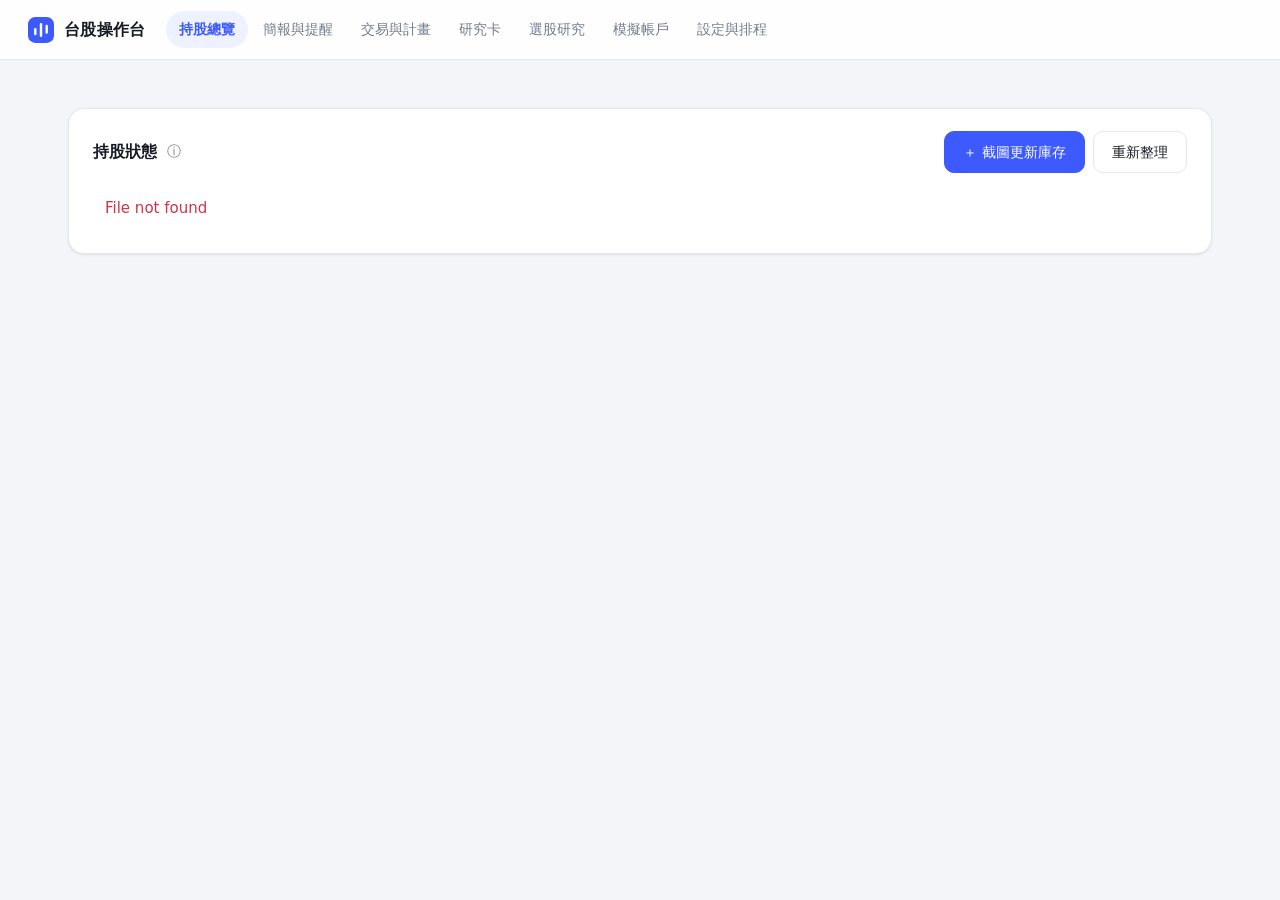
==== commit ac9cbe25: "Console UX pass: collapsible help, switches, trade sub-tabs, rule builder - Long explanations move b" ====
--- a/src/web/templates/console.html
+++ b/src/web/templates/console.html
@@ -65,10 +65,10 @@
 .kpis { display: grid; grid-template-columns: repeat(auto-fit, minmax(170px, 1fr)); gap: 14px; margin-bottom: 20px; }
 .kpi { background: var(--panel); border: 1px solid var(--line); border-radius: 16px; padding: 16px 18px; box-shadow: var(--shadow); }
 .kpi .l { font-size: 12.5px; color: var(--muted); font-weight: 500; letter-spacing: .02em; }
-.kpi .v { font-size: 24px; font-weight: 650; margin-top: 4px; letter-spacing: -.01em; line-height: 1.25; }
+.kpi .v { font-size: 26px; font-weight: 650; margin-top: 4px; letter-spacing: -.01em; line-height: 1.25; }
 .kpi .s { font-size: 13px; margin-top: 2px; }
 .kpi.hero { background: linear-gradient(135deg, var(--accent) 0%, color-mix(in srgb, var(--accent) 70%, #a855f7) 100%); border: 0; color: #fff; }
-.kpi.hero .l { color: rgba(255, 255, 255, .78); } .kpi.hero .v { font-size: 28px; }
+.kpi.hero .l { color: rgba(255, 255, 255, .78); } .kpi.hero .v { font-size: 32px; }
 
 /* ---------- 表格 ---------- */
 table { border-collapse: collapse; width: 100%; font-variant-numeric: tabular-nums; }
@@ -93,7 +93,6 @@
 textarea { font-family: "JetBrains Mono", Consolas, "Cascadia Mono", monospace; font-size: 13px; }
 .grid { display: grid; grid-template-columns: repeat(auto-fill, minmax(160px, 1fr)); gap: 0 14px; }
 .check { display: flex; align-items: center; gap: 7px; color: var(--ink-2); font-size: 14px; margin: 12px 16px 0 0; }
-.check input { width: 16px; height: 16px; accent-color: var(--accent); }
 .checks { display: flex; flex-wrap: wrap; }
 .btns { display: flex; gap: 10px; flex-wrap: wrap; margin-top: 16px; }
 button.b { border: 1px solid var(--line); background: var(--panel); color: var(--ink); padding: 9px 18px; border-radius: 10px; font: inherit;
@@ -105,7 +104,7 @@
 button.b.danger { color: var(--bad); border-color: color-mix(in srgb, var(--bad) 45%, var(--line)); }
 button.b:disabled { opacity: .5; cursor: wait; }
 button.b.mini { padding: 4px 11px; font-size: 13px; border-radius: 8px; }
-.hint { font-size: 13px; color: var(--muted); margin: 10px 0 0; line-height: 1.65; }
+.hint { font-size: 12.5px; color: color-mix(in srgb, var(--muted) 80%, var(--panel)); margin: 10px 0 0; line-height: 1.65; }
 .err { color: var(--bad); }
 
 /* ---------- 執行輸出、報告 ---------- */
@@ -148,6 +147,85 @@
 .hold .meta { display: grid; grid-template-columns: repeat(3, 1fr); gap: 4px; margin-top: 10px; padding-top: 10px; border-top: 1px solid var(--line); font-size: 13px; }
 .hold .meta span { color: var(--muted); display: block; font-size: 11.5px; }
 
+/* ---------- 說明：ⓘ 點一下展開（手機沒有滑鼠移入，所以不用 hover tooltip） ---------- */
+.info { border: 0; background: none; color: var(--muted); cursor: pointer; font-size: 14px; padding: 2px 5px; margin-left: 4px; line-height: 1;
+  border-radius: 6px; vertical-align: 1px; font-weight: 400; }
+.info:hover, .show-info > .card-head .info, .show-info > h2 .info { color: var(--accent); background: var(--accent-2); }
+.info-body { display: none; font-size: 12.5px; color: var(--muted); background: var(--raised); border-radius: 10px; padding: 10px 13px; margin: 12px 0 0; line-height: 1.75; }
+.show-info > .info-body { display: block; animation: fade .15s ease-out; }
+
+/* ---------- 開關（取代核取方塊） ---------- */
+.check input[type=checkbox] { appearance: none; -webkit-appearance: none; width: 36px; height: 21px; border-radius: 999px; background: var(--line);
+  position: relative; cursor: pointer; transition: background .2s; flex: none; margin: 0; }
+.check input[type=checkbox]::after { content: ''; position: absolute; top: 2px; left: 2px; width: 17px; height: 17px; border-radius: 50%; background: #fff;
+  box-shadow: 0 1px 2px rgba(0, 0, 0, .3); transition: transform .2s; }
+.check input[type=checkbox]:checked { background: var(--accent); }
+.check input[type=checkbox]:checked::after { transform: translateX(15px); }
+
+/* ---------- 排程狀態徽章 ---------- */
+.badges { display: flex; gap: 8px; flex-wrap: wrap; margin: 2px 0 6px; }
+.badge { font-size: 12px; padding: 3px 10px; border-radius: 999px; background: var(--raised); border: 1px solid var(--line); color: var(--ink-2); }
+.badge b { font-weight: 600; } .badge.ok { border-color: transparent; background: var(--good-bg); color: var(--good); }
+.badge.bad { border-color: transparent; background: var(--bad-bg); color: var(--bad); }
+
+/* ---------- 分段切換（交易與計畫） ---------- */
+.seg { display: flex; background: var(--raised); border: 1px solid var(--line); border-radius: 12px; padding: 3px; gap: 2px; margin-bottom: 18px;
+  overflow-x: auto; scrollbar-width: none; width: fit-content; max-width: 100%; }
+.seg::-webkit-scrollbar { display: none; }
+.seg button { border: 0; background: none; color: var(--muted); font: inherit; font-size: 14px; font-weight: 550; padding: 7px 15px; border-radius: 9px;
+  cursor: pointer; white-space: nowrap; flex: none; }
+.seg button.on { background: var(--panel); color: var(--ink); box-shadow: var(--shadow); }
+.subtab { display: none; } .subtab.on { display: block; animation: fade .15s ease-out; }
+.narrow { max-width: 760px; }
+
+/* ---------- 失效條件產生器 ---------- */
+.rules { display: flex; flex-direction: column; gap: 8px; margin-top: 4px; }
+.rule { display: flex; gap: 8px; align-items: center; flex-wrap: wrap; background: var(--raised); border: 1px solid var(--line); border-radius: 12px; padding: 8px 10px; }
+.rule select { width: auto; flex: 1 1 150px; background: var(--panel); }
+.rule .f { display: flex; align-items: center; gap: 6px; font-size: 13px; color: var(--muted); }
+.rule .f input { width: 84px; background: var(--panel); padding: 6px 9px; }
+.rule .x { flex: none; }
+
+/* ---------- 彈出視窗（截圖更新） ---------- */
+dialog.sheet { border: 1px solid var(--line); border-radius: 18px; padding: 0; background: var(--panel); color: var(--ink); width: min(640px, calc(100% - 32px));
+  max-height: 88vh; box-shadow: 0 24px 64px rgba(0, 0, 0, .35); }
+dialog.sheet::backdrop { background: rgba(8, 10, 14, .55); backdrop-filter: blur(2px); -webkit-backdrop-filter: blur(2px); }
+dialog.sheet[open] { display: flex; flex-direction: column; animation: rise .2s ease-out; }
+@keyframes rise { from { opacity: 0; transform: translateY(16px); } to { opacity: 1; transform: none; } }
+.sheet-head { display: flex; align-items: center; gap: 10px; padding: 16px 20px; border-bottom: 1px solid var(--line); }
+.sheet-head h2 { margin: 0; font-size: 16px; flex: 1; }
+.sheet-body { padding: 16px 20px 22px; overflow-y: auto; }
+.x { border: 0; background: var(--raised); color: var(--muted); width: 30px; height: 30px; border-radius: 50%; cursor: pointer; font-size: 15px; line-height: 1; }
+.x:hover { color: var(--ink); }
+.paste { border: 2px dashed var(--line); border-radius: 12px; padding: 20px; text-align: center; color: var(--muted); min-height: 52px; font-size: 14px; }
+.paste:focus { outline: none; border-color: var(--accent); background: var(--accent-2); }
+
+/* ---------- 距停損：迷你進度條 ---------- */
+.gauge { display: inline-flex; align-items: center; gap: 8px; }
+.gauge .bar { width: 56px; height: 6px; border-radius: 999px; background: var(--code-bg); overflow: hidden; }
+.gauge .bar > i { display: block; height: 100%; border-radius: 999px; }
+
+/* ---------- 可清除的輸入框 ---------- */
+.clear-wrap { position: relative; display: block; } .clear-wrap input { padding-right: 34px; }
+.clear-wrap .clr { position: absolute; right: 6px; top: 50%; transform: translateY(-50%); border: 0; background: none; color: var(--muted);
+  font-size: 17px; cursor: pointer; display: none; padding: 2px 6px; line-height: 1; }
+.clear-wrap.has .clr { display: block; }
+
+/* ---------- 表格：固定第一欄、篩選標籤 ---------- */
+.sticky1 tr > :first-child { position: sticky; left: 0; z-index: 1; background: var(--panel); }
+.rd-detail .sticky1 tr > :first-child { background: var(--raised); }
+.fchips { display: flex; gap: 6px; flex-wrap: wrap; margin: 2px 0 10px; }
+.fchip { border: 1px solid var(--line); background: var(--panel); color: var(--ink-2); border-radius: 999px; padding: 4px 12px; font: inherit; font-size: 13px; cursor: pointer; }
+.fchip.on { background: var(--accent-2); color: var(--accent); border-color: transparent; font-weight: 600; }
+.kpis.mini { margin: 4px 0 16px; } .kpis.mini .kpi { box-shadow: none; background: var(--raised); padding: 12px 14px; }
+.kpis.mini .kpi .v { font-size: 19px; }
+
+/* ---------- 走勢圖：點一下或滑鼠移入顯示數字 ---------- */
+.chart { position: relative; touch-action: pan-y; }
+.chart .tip { position: absolute; pointer-events: none; background: var(--ink); color: var(--bg); font-size: 12.5px; padding: 8px 11px; border-radius: 10px;
+  white-space: nowrap; transform: translate(-50%, calc(-100% - 10px)); display: none; box-shadow: 0 6px 20px rgba(0, 0, 0, .25); line-height: 1.6; z-index: 2; }
+.chart .tip b { font-weight: 650; }
+
 /* ---------- 手機 ---------- */
 @media (max-width: 720px) {
   header { flex-wrap: wrap; height: auto; padding: 10px 16px 0; gap: 6px 12px; }
@@ -162,6 +240,8 @@
   .kpi.hero { grid-column: 1 / -1; } .kpi.hero .v { font-size: 26px; }
   .kpi:last-child:nth-child(even) { grid-column: 1 / -1; }   /* 主卡之後剩奇數格時，最後一格佔滿一列 */
   .hold-cards { display: block; } .hold-table { display: none; }
+  dialog.sheet { width: 100%; max-width: 100%; margin: auto 0 0; border-radius: 18px 18px 0 0; max-height: 92vh; border-bottom: 0; }
+  .seg { width: 100%; } .card-head > span[style*="margin-left:auto"] { margin-left: 0 !important; }
   .row { gap: 0; }
   .toast { left: 14px; right: 14px; bottom: 16px; max-width: none; }
 }
@@ -190,160 +270,179 @@
 <section class="tab on" id="tab-overview">
   <div class="kpis" id="kpis"></div>
   <div class="card">
-    <div class="card-head"><h2 style="margin:0">持股狀態</h2>
+    <div class="card-head"><h2 style="margin:0">持股狀態<button class="info" onclick="info(this)" aria-label="說明">ⓘ</button></h2>
       <span class="hint" id="ov-time" style="margin:0"></span>
-      <button class="b" style="margin-left:auto" onclick="loadOverview(true)">重新整理</button></div>
-    <div class="scroll hold-table" style="margin-top:10px"><table id="ov-table"></table></div>
+      <span style="margin-left:auto;display:flex;gap:8px">
+        <button class="b primary" onclick="openShots()">＋ 截圖更新庫存</button>
+        <button class="b" onclick="loadOverview(true)">重新整理</button></span></div>
+    <p class="info-body">依你在 portfolio.json 設定的規則判斷；這裡只看狀態，不會推送，也不影響每天 14:30 的提醒紀錄。
+      「距停損」是收盤再跌多少會觸及停損：綠色 ≥ 10%、黃色 5～10%、紅色 &lt; 5%。</p>
+    <div class="scroll hold-table" style="margin-top:12px"><table id="ov-table"></table></div>
     <div class="hold-cards" id="ov-cards"></div>
-    <p class="hint">依你在 portfolio.json 設定的規則判斷；這裡只看狀態，不會推送，也不影響每天 14:30 的提醒紀錄。</p>
     <div id="ov-extra"></div>
   </div>
-  <div class="card">
-    <h2 style="margin:0">用截圖更新持股</h2>
-    <p class="hint">上傳券商 App 的庫存截圖（可一次選多張）。本機模型讀出股數與均價，並用截圖自己的「均價 × 股數 ≈ 總成本、股價 × 股數 ≈ 市值」驗算；
-      列出差異後由你勾選確認才寫入（寫入前自動備份）。截圖只在這台電腦處理，不會上傳到外部。</p>
-    <div id="ss-paste" contenteditable="true" inputmode="none"
-      style="border:2px dashed var(--line);border-radius:10px;padding:18px;margin-top:10px;text-align:center;color:var(--muted);min-height:48px">
-      在這裡長按 →「貼上」截圖（iPhone 截圖後選「拷貝並刪除」）；電腦可按 Ctrl+V</div>
-    <div id="ss-thumbs" style="display:flex;flex-wrap:wrap;gap:8px;margin-top:8px"></div>
-    <div class="btns"><input type="file" id="ss-file" accept="image/*" multiple style="max-width:100%" onchange="renderThumbs()">
+</section>
+
+<dialog class="sheet" id="ss-dialog">
+  <div class="sheet-head"><h2>截圖更新庫存</h2><button class="x" onclick="$('ss-dialog').close()" aria-label="關閉">✕</button></div>
+  <div class="sheet-body show-info">
+    <div id="ss-paste" class="paste" contenteditable="true" inputmode="none"></div>
+    <div id="ss-thumbs" style="display:flex;flex-wrap:wrap;gap:8px;margin-top:10px"></div>
+    <div class="btns"><input type="file" id="ss-file" accept="image/*" multiple style="max-width:100%;background:none;border:0;padding:0" onchange="renderThumbs()">
       <button class="b primary" onclick="readShots()">讀取截圖</button></div>
     <div id="ss-out"></div>
-  </div>
-</section>
+    <p class="info-body">本機模型讀出股數與均價，用截圖自己的「均價 × 股數 ≈ 總成本、股價 × 股數 ≈ 市值」驗算；列出差異後由你勾選才寫入（寫入前自動備份）。
+      截圖只在這台電腦處理，不會上傳到外部；截圖沒有的持股不會自動刪除。</p>
+  </div>
+</dialog>
 
 <section class="tab" id="tab-brief">
   <div class="row">
     <div class="card">
-      <h2>盤前簡報</h2>
+      <h2>盤前簡報<button class="info" onclick="info(this)" aria-label="說明">ⓘ</button></h2>
+      <div class="badges" id="mb-badges"></div>
+      <p class="info-body">平日 08:30 自動推送（週末不發）。內容：隔夜美股、台指期夜盤、行事曆、族群雷達、族群新聞。產生一次約需 1～3 分鐘。</p>
       <div class="checks">
         <label class="check"><input type="checkbox" id="mb-force"> 週末也產生</label>
         <label class="check"><input type="checkbox" id="mb-nonarr"> 不用 AI 摘要</label>
       </div>
       <div class="btns">
-        <button class="b primary" onclick="runJob('morning_brief', {force: ck('mb-force'), no_narrate: ck('mb-nonarr')}, 'mb-out')">預覽</button>
-        <button class="b" onclick="runJob('morning_brief', {send: true, force: ck('mb-force'), no_narrate: ck('mb-nonarr')}, 'mb-out', '把盤前簡報推送到 Discord？')">推送到 Discord</button>
+        <button class="b" onclick="runJob('morning_brief', {force: ck('mb-force'), no_narrate: ck('mb-nonarr')}, 'mb-out')">預覽</button>
+        <button class="b primary" onclick="runJob('morning_brief', {send: true, force: ck('mb-force'), no_narrate: ck('mb-nonarr')}, 'mb-out', '把盤前簡報推送到 Discord？')">推送到 Discord</button>
       </div>
-      <p class="hint">排程：平日 08:30 自動推送。產生一次約需 1～3 分鐘。</p>
       <div id="mb-out"></div>
     </div>
     <div class="card">
-      <h2>持股提醒</h2>
+      <h2>持股提醒<button class="info" onclick="info(this)" aria-label="說明">ⓘ</button></h2>
+      <div class="badges" id="ca-badges"></div>
+      <p class="info-body">平日 14:30 自動檢查，有觸發才推送。注意：預覽也會記錄「今天已檢查」，之後排程同一天不會重複通知。</p>
       <div class="checks">
         <label class="check"><input type="checkbox" id="ca-force" checked> 已檢查過也重新判斷</label>
-        <label class="check"><input type="checkbox" id="ca-test"> 沒有提醒也輸出狀態摘要</label>
+        <label class="check"><input type="checkbox" id="ca-test"> 沒有提醒也輸出摘要</label>
         <label class="check"><input type="checkbox" id="ca-nonarr"> 不用 AI 摘要</label>
       </div>
       <div class="btns">
-        <button class="b primary" onclick="runJob('check_alerts', {force: ck('ca-force'), test: ck('ca-test'), no_narrate: ck('ca-nonarr')}, 'ca-out')">預覽</button>
-        <button class="b" onclick="runJob('check_alerts', {send: true, force: ck('ca-force'), test: ck('ca-test'), no_narrate: ck('ca-nonarr')}, 'ca-out', '把持股提醒推送到 Discord？')">推送到 Discord</button>
+        <button class="b" onclick="runJob('check_alerts', {force: ck('ca-force'), test: ck('ca-test'), no_narrate: ck('ca-nonarr')}, 'ca-out')">預覽</button>
+        <button class="b primary" onclick="runJob('check_alerts', {send: true, force: ck('ca-force'), test: ck('ca-test'), no_narrate: ck('ca-nonarr')}, 'ca-out', '把持股提醒推送到 Discord？')">推送到 Discord</button>
       </div>
-      <p class="hint">排程：平日 14:30 自動檢查，有觸發才推送。注意：預覽也會記錄「今天已檢查」，之後排程同一天不會重複通知。</p>
       <div id="ca-out"></div>
     </div>
   </div>
 </section>
 
 <section class="tab" id="tab-trade">
-  <div class="row">
-    <div class="card">
-      <h2>記錄買賣</h2>
-      <div class="grid">
-        <div><label>買賣</label><select id="rt-side"><option value="buy">買進</option><option value="sell">賣出</option></select></div>
-        <div><label>代號</label><input id="rt-symbol" placeholder="0050、2330、VOO"></div>
-        <div><label>股數（可零股／碎股）</label><input id="rt-qty" inputmode="decimal"></div>
-        <div><label>成交價（美股為美元）</label><input id="rt-price" inputmode="decimal"></div>
-        <div><label>成交日（空白 = 今天）</label><input id="rt-date" type="date"></div>
-        <div><label>名稱（新持股才需要）</label><input id="rt-name"></div>
-      </div>
-      <div class="checks">
-        <label class="check"><input type="checkbox" id="rt-etf"> 美股 ETF</label>
-        <label class="check"><input type="checkbox" id="rt-noplan"> 個股不套用計畫（不建議）</label>
-      </div>
-      <div class="btns"><button class="b primary" onclick="recordTrade()">記錄</button></div>
-      <p class="hint">股數與成交均價會自動更新；個股買進會套用交易計畫，超出可買股數或風險預算會警告。</p>
-      <div id="rt-out"></div>
-    </div>
-    <div class="card">
-      <h2>個股交易計畫（買前）</h2>
-      <div class="grid">
-        <div><label>代號</label><input id="pn-symbol" placeholder="2317"></div>
-        <div><label>停損價</label><input id="pn-stop" inputmode="decimal"></div>
-        <div><label>預計買價（空白 = 最近收盤）</label><input id="pn-entry" inputmode="decimal"></div>
-        <div><label>停利價（選填）</label><input id="pn-target" inputmode="decimal"></div>
-      </div>
-      <label>買進理由</label><input id="pn-thesis" maxlength="200" placeholder="例：AI 伺服器出貨成長">
-      <label>失效條件（每行一個）</label>
-      <textarea id="pn-invalid" rows="3" placeholder="below_ma:60&#10;revenue_yoy_below:0:2&#10;time_stop:60:0.05"></textarea>
-      <p class="hint">close_below:價格、below_ma:天數、time_stop:天數:最低報酬、revenue_yoy_below:年增率%:連續月數</p>
-      <div class="btns">
-        <button class="b primary" onclick="newPlan()">建立計畫並計算可買股數</button>
-        <button class="b" onclick="runJob('plan_list', {all: false}, 'pn-out')">列出計畫</button>
-      </div>
-      <div id="pn-out"></div>
-    </div>
-  </div>
-  <div class="row">
-    <div class="card">
-      <h2>確認持股理由／取消計畫</h2>
-      <div class="grid">
-        <div><label>持股代號</label><input id="pr-symbol"></div>
-        <div><label>計畫 ID</label><input id="pc-id"></div>
-      </div>
-      <div class="btns">
-        <button class="b" onclick="runJob('plan_review', {symbol: val('pr-symbol')}, 'pr-out', '確認 ' + val('pr-symbol') + ' 的持股理由仍成立？')">理由仍成立</button>
-        <button class="b danger" onclick="runJob('plan_cancel', {plan_id: val('pc-id')}, 'pr-out', '取消計畫 ' + val('pc-id') + '？')">取消待執行計畫</button>
-      </div>
-      <div id="pr-out"></div>
-    </div>
-    <div class="card">
-      <h2>交易檢討</h2>
-      <div class="grid"><div><label>月份</label><input id="rv-month" type="month"></div></div>
-      <div class="checks"><label class="check"><input type="checkbox" id="rv-all"> 統計全部紀錄</label></div>
-      <div class="btns">
-        <button class="b primary" onclick="runJob('review_trades', {month: val('rv-month'), all: ck('rv-all')}, 'rv-out')">產生</button>
-        <button class="b" onclick="runJob('review_trades', {month: val('rv-month'), all: ck('rv-all'), send: true}, 'rv-out', '把交易檢討推送到 Discord？')">推送到 Discord</button>
-      </div>
-      <div id="rv-out"></div>
-    </div>
-  </div>
+  <div class="seg" id="trade-seg">
+    <button data-sub="plan" class="on">① 交易計畫（買前）</button>
+    <button data-sub="record">② 記錄買賣</button>
+    <button data-sub="hold">③ 確認理由／取消</button>
+    <button data-sub="review">④ 交易檢討</button>
+  </div>
+
+  <div class="subtab on" id="sub-plan"><div class="card narrow">
+    <h2>個股交易計畫（買前）<button class="info" onclick="info(this)" aria-label="說明">ⓘ</button></h2>
+    <p class="info-body">買個股前先寫下理由、停損與失效條件，系統依 portfolio.json 的 risk 設定算出最多能買幾股。之後記錄買進時會自動套用這份計畫。</p>
+    <div class="grid">
+      <div><label>代號</label><input id="pn-symbol" class="clearable" list="codes" placeholder="2317" autocomplete="off"></div>
+      <div><label>停損價</label><input id="pn-stop" class="clearable" inputmode="decimal"></div>
+      <div><label>預計買價（空白 = 最近收盤）</label><input id="pn-entry" class="clearable" inputmode="decimal"></div>
+      <div><label>停利價（選填）</label><input id="pn-target" class="clearable" inputmode="decimal"></div>
+    </div>
+    <label>買進理由</label><input id="pn-thesis" class="clearable" maxlength="200" placeholder="例：AI 伺服器出貨成長">
+    <label>失效條件（出現任一個，理由就不成立）</label>
+    <div class="rules" id="pn-rules"></div>
+    <div class="btns" style="margin-top:8px"><button class="b mini" onclick="addRule()">＋ 新增條件</button></div>
+    <details style="margin-top:12px"><summary class="hint" style="cursor:pointer">進階：直接編輯語法</summary>
+      <textarea id="pn-invalid" rows="3" style="margin-top:8px" placeholder="below_ma:60&#10;revenue_yoy_below:0:2&#10;time_stop:60:0.05"></textarea>
+      <p class="hint">上面的條件會自動寫到這裡；也可以直接改。語法：close_below:價格、below_ma:天數、time_stop:天數:最低報酬、revenue_yoy_below:年增率%:連續月數</p>
+    </details>
+    <div class="btns">
+      <button class="b primary" onclick="newPlan()">建立計畫並計算可買股數</button>
+      <button class="b" onclick="runJob('plan_list', {all: false}, 'pn-out')">列出計畫</button>
+    </div>
+    <div id="pn-out"></div>
+  </div></div>
+
+  <div class="subtab" id="sub-record"><div class="card narrow">
+    <h2>記錄買賣<button class="info" onclick="info(this)" aria-label="說明">ⓘ</button></h2>
+    <p class="info-body">股數與成交均價會自動更新；個股買進會套用交易計畫，超出可買股數或風險預算會警告；賣出會寫入交易日誌（R 倍數、出場方式）供每月檢討。定期定額或校正股數也可以用「持股總覽 → 截圖更新庫存」。</p>
+    <div class="grid">
+      <div><label>買賣</label><select id="rt-side"><option value="buy">買進</option><option value="sell">賣出</option></select></div>
+      <div><label>代號</label><input id="rt-symbol" class="clearable" list="codes" placeholder="0050、2330、VOO" autocomplete="off"></div>
+      <div><label>股數（可零股／碎股）</label><input id="rt-qty" class="clearable" inputmode="decimal"></div>
+      <div><label>成交價（美股為美元）</label><input id="rt-price" class="clearable" inputmode="decimal"></div>
+      <div><label>成交日（空白 = 今天）</label><input id="rt-date" type="date"></div>
+      <div><label>名稱（新持股才需要）</label><input id="rt-name" class="clearable"></div>
+    </div>
+    <div class="checks">
+      <label class="check"><input type="checkbox" id="rt-etf"> 美股 ETF</label>
+      <label class="check"><input type="checkbox" id="rt-noplan"> 個股不套用計畫（不建議）</label>
+    </div>
+    <div class="btns"><button class="b primary" onclick="recordTrade()">記錄</button></div>
+    <div id="rt-out"></div>
+  </div></div>
+
+  <div class="subtab" id="sub-hold"><div class="card narrow">
+    <h2>確認持股理由／取消計畫<button class="info" onclick="info(this)" aria-label="說明">ⓘ</button></h2>
+    <p class="info-body">持股理由定期確認仍成立時按「理由仍成立」，持股提醒就不會再催你確認；還沒買進的計畫可以用計畫 ID 取消（「列出計畫」可看到 ID）。</p>
+    <div class="grid">
+      <div><label>持股代號</label><input id="pr-symbol" class="clearable" list="codes" autocomplete="off"></div>
+      <div><label>計畫 ID</label><input id="pc-id" class="clearable"></div>
+    </div>
+    <div class="btns">
+      <button class="b primary" onclick="runJob('plan_review', {symbol: val('pr-symbol')}, 'pr-out', '確認 ' + val('pr-symbol') + ' 的持股理由仍成立？')">理由仍成立</button>
+      <button class="b danger" onclick="runJob('plan_cancel', {plan_id: val('pc-id')}, 'pr-out', '取消計畫 ' + val('pc-id') + '？')">取消待執行計畫</button>
+    </div>
+    <div id="pr-out"></div>
+  </div></div>
+
+  <div class="subtab" id="sub-review"><div class="card narrow">
+    <h2>交易檢討</h2>
+    <div class="grid"><div><label>月份</label><input id="rv-month" type="month"></div></div>
+    <div class="checks"><label class="check"><input type="checkbox" id="rv-all"> 統計全部紀錄</label></div>
+    <div class="btns">
+      <button class="b primary" onclick="runJob('review_trades', {month: val('rv-month'), all: ck('rv-all')}, 'rv-out')">產生</button>
+      <button class="b" onclick="runJob('review_trades', {month: val('rv-month'), all: ck('rv-all'), send: true}, 'rv-out', '把交易檢討推送到 Discord？')">推送到 Discord</button>
+    </div>
+    <div id="rv-out"></div>
+  </div></div>
 </section>
 
 <section class="tab" id="tab-research">
   <div class="card">
-    <h2>個股研究卡</h2>
-    <div class="grid" style="grid-template-columns: 1fr"><div><label>股票代號（空白或逗號分隔，最多 10 個；目前只支援上市公司）</label><input id="rc-codes" placeholder="2330 2317"></div></div>
+    <h2>個股研究卡<button class="info" onclick="info(this)" aria-label="說明">ⓘ</button></h2>
+    <p class="info-body">只陳述數據、不給買賣結論。第一次查一檔約需 2 分鐘回補歷史，之後讀快取。選股研究正在下載資料時會暫停使用，避免被證交所封鎖。目前只支援上市公司。</p>
+    <div class="grid" style="grid-template-columns: 1fr"><div><label>股票代號（空白或逗號分隔，最多 10 個）</label><input id="rc-codes" class="clearable" list="codes" placeholder="2330 2317" autocomplete="off"></div></div>
     <div class="btns">
       <button class="b primary" onclick="runJob('research_card', {codes: val('rc-codes')}, 'rc-out')">產生</button>
       <button class="b" onclick="runJob('research_card', {watchlist: true}, 'rc-out')">觀察清單＋持有個股</button>
       <button class="b" onclick="runJob('research_card', {codes: val('rc-codes'), send: true}, 'rc-out', '產生並推送到 Discord？')">產生並推送</button>
     </div>
-    <p class="hint">只陳述數據、不給買賣結論。第一次查一檔約需 2 分鐘回補歷史，之後讀快取。選股研究正在下載資料時會暫停使用，避免被證交所封鎖。</p>
     <div id="rc-out"></div>
   </div>
   <div class="card">
     <h2>觀察清單</h2>
     <p class="hint" style="margin-top:0">公布新月營收時，每日提醒會通知你。</p>
     <div class="chips" id="wl-chips"></div>
-    <div class="btns"><input id="wl-add" placeholder="輸入代號後按新增" style="max-width:220px"><button class="b" onclick="addWatch()">新增</button></div>
+    <div class="btns"><input id="wl-add" list="codes" autocomplete="off" placeholder="輸入代號後按新增" style="max-width:220px"><button class="b" onclick="addWatch()">新增</button></div>
   </div>
 </section>
 
 <section class="tab" id="tab-lab">
   <div class="card">
-    <div class="card-head"><h2 style="margin:0">族群雷達</h2>
+    <div class="card-head"><h2 style="margin:0">族群雷達<button class="info" onclick="info(this)" aria-label="說明">ⓘ</button></h2>
       <span class="hint" id="rd-time" style="margin:0"></span>
       <span style="margin-left:auto" class="btns"><button class="b" style="margin:0" onclick="runJob('sector_radar', {}, 'rd-out')">重新計算</button></span></div>
-    <p class="hint">記憶體、面板、IC 設計等族群（依櫃買中心產業價值鏈分類），依「營收年增、近 60 日漲跌、量能、融資增減」四項的跨族群排名平均排序；數字為族群成分股的中位數或比例。排名是資料整理，不是買賣建議。</p>
+    <p class="info-body">記憶體、面板、IC 設計等族群（依櫃買中心產業價值鏈分類），依「營收年增、近 60 日漲跌、量能、融資增減」四項的跨族群排名平均排序；數字為族群成分股的中位數或比例。
+      點族群可展開成分股。t 值絕對值大於 2 才算有統計意義。排名是資料整理，不是買賣建議。</p>
     <div id="rd-bt"></div>
-    <div class="scroll"><table id="rd-table"></table></div>
+    <div class="scroll sticky1"><table id="rd-table"></table></div>
     <div id="rd-out"></div>
   </div>
   <div class="card">
-    <div class="card-head"><h2 style="margin:0">前瞻測試：營收動能・營收年增最高 20 檔</h2>
+    <div class="card-head"><h2 style="margin:0">前瞻測試：營收年增最高 20 檔<button class="info" onclick="info(this)" aria-label="說明">ⓘ</button></h2>
       <span class="hint" id="fw-time" style="margin:0"></span>
       <span style="margin-left:auto" class="btns" ><button class="b" style="margin:0" onclick="runJob('forward_test', {}, 'fw-out')">立即記錄並評估</button></span></div>
-    <p class="hint">每個交易日收盤後記下符合規則的名單（只新增、不修改），之後用真實的 5 天、20 天後股價，扣一次來回成本，與同期 0050 比較。這是驗證規則用的紀錄，不是買賣建議；到期筆數少時，結果主要是運氣。</p>
+    <p class="info-body">每個交易日收盤後記下符合營收動能規則的名單（只新增、不修改），之後用真實的 5 天、20 天後股價，扣一次來回成本，與同期 0050 比較。這是驗證規則用的紀錄，不是買賣建議；到期筆數少時，結果主要是運氣。</p>
     <div id="fw-summary"></div>
     <details style="margin-top:10px"><summary class="hint" id="fw-picks-title">最新名單</summary><div class="scroll"><table id="fw-picks"></table></div></details>
     <div id="fw-out"></div>
@@ -375,7 +474,7 @@
 <section class="tab" id="tab-paper">
   <div class="card" id="pp-status-card">
     <div class="card-head">
-      <h2 style="margin:0">模擬帳戶：營收動能</h2>
+      <h2 style="margin:0">模擬帳戶：營收動能<button class="info" onclick="info(this)" aria-label="規則">ⓘ</button></h2>
       <span id="pp-state"></span>
       <span class="hint" id="pp-time" style="margin:0"></span>
       <span style="margin-left:auto" class="btns">
@@ -383,14 +482,14 @@
         <button class="b" style="margin:0" id="pp-pause" onclick="togglePause()"></button>
       </span>
     </div>
-    <p class="hint" id="pp-rules"></p>
+    <p class="info-body" id="pp-rules"></p>
     <div id="pp-out"></div>
   </div>
   <div class="kpis" id="pp-kpis"></div>
   <div class="card"><div class="md" id="pp-scorecard"><p class="hint">還沒有成績單。每個月第一個交易日收盤後自動產生。</p></div></div>
   <div class="card">
     <h2>淨值走勢（同樣起始資金放 0050 比較）</h2>
-    <div id="pp-chart"></div>
+    <div id="pp-chart" class="chart"></div>
   </div>
   <div class="row">
     <div class="card"><h2>下一個交易日 09:30 要執行</h2><div class="scroll"><table id="pp-pending"></table></div></div>
@@ -403,16 +502,16 @@
 <section class="tab" id="tab-settings">
   <div class="row">
     <div class="card">
-      <h2>排程</h2>
+      <h2>排程<button class="info" onclick="info(this)" aria-label="說明">ⓘ</button></h2>
+      <p class="info-body">排程由 scripts\register_tasks.ps1 以系統管理員身分建立；停用請執行該腳本加 -Disable。console 是開機就啟動的操作台。</p>
       <div class="scroll"><table id="st-tasks"></table></div>
-      <p class="hint">排程由 scripts\register_tasks.ps1 建立；停用請執行該腳本加 -Disable。</p>
       <h2 style="margin-top:18px">最近排程輸出</h2>
       <label>盤前簡報 logs\morning_brief.log</label><div class="md"><pre id="st-log-mb"></pre></div>
       <label>持股提醒 logs\check_alerts.log</label><div class="md"><pre id="st-log-ca"></pre></div>
     </div>
     <div class="card">
-      <h2>portfolio.json</h2>
-      <p class="hint" style="margin-top:0">持股、提醒規則、風險設定、觀察清單。儲存前會檢查格式與規則，舊版自動備份到 state\portfolio_backups\。欄位說明見 src\app\alerts\portfolio.py。</p>
+      <h2>portfolio.json<button class="info" onclick="info(this)" aria-label="說明">ⓘ</button></h2>
+      <p class="info-body" style="margin-bottom:12px">持股、提醒規則、風險設定、觀察清單。儲存前會檢查格式與規則，舊版自動備份到 state\portfolio_backups\。欄位說明見 src\app\alerts\portfolio.py。</p>
       <textarea id="pf-text" rows="24" spellcheck="false"></textarea>
       <div class="btns"><button class="b primary" onclick="savePortfolio()">儲存</button><button class="b" onclick="loadPortfolio()">還原為目前檔案</button></div>
       <div id="pf-msg" class="hint"></div>
@@ -421,6 +520,7 @@
 </section>
 </main>
 <div class="toast" id="toast"></div>
+<datalist id="codes"></datalist>
 
 <script>
 const $ = id => document.getElementById(id);
@@ -431,6 +531,39 @@
 const pct = (v, d = 1) => v == null || isNaN(v) ? '—' : (v > 0 ? '+' : '') + (v * 100).toFixed(d) + '%';
 const cls = v => v > 0 ? 'up' : v < 0 ? 'down' : '';          // 台股習慣：紅漲綠跌（狀態好壞用 .pos／.neg）
 
+function info(btn) { btn.closest('.card, .sheet-body').classList.toggle('show-info'); }
+
+// 可清除的輸入框（右側 ×）
+function clearable(root = document) {
+  root.querySelectorAll('input.clearable:not([data-cw])').forEach(inp => {
+    inp.dataset.cw = '1';
+    const w = document.createElement('span'); w.className = 'clear-wrap';
+    inp.parentNode.insertBefore(w, inp); w.appendChild(inp);
+    const b = document.createElement('button'); b.type = 'button'; b.className = 'clr'; b.textContent = '×'; b.setAttribute('aria-label', '清除');
+    b.onclick = () => { inp.value = ''; w.classList.remove('has'); inp.focus(); };
+    w.appendChild(b);
+    const upd = () => w.classList.toggle('has', !!inp.value);
+    inp.addEventListener('input', upd); upd();
+  });
+}
+// 代號自動完成：持股＋觀察清單
+async function loadCodes() {
+  try {
+    const p = JSON.parse((await api('/api/portfolio')).text);
+    const opts = new Map();
+    for (const h of p.holdings || []) opts.set(h.symbol.split('.')[0], h.name || '持股');
+    for (const c of p.watchlist || []) if (!opts.has(c)) opts.set(c, '觀察清單');
+    $('codes').innerHTML = [...opts].map(([c, n]) => `<option value="${esc(c)}">${esc(n)}</option>`).join('');
+  } catch (_) {}
+}
+// 距停損迷你進度條：越長越安全；< 5% 紅、5～10% 黃
+function gauge(dist) {
+  if (dist == null) return '—';
+  const c = dist < 0.05 ? 'var(--bad)' : dist < 0.10 ? 'var(--warn)' : 'var(--good)';
+  return `<span class="gauge"><span class="bar"><i style="width:${Math.max(4, Math.min(100, dist / 0.3 * 100))}%;background:${c}"></i></span>${(dist * 100).toFixed(1)}%</span>`;
+}
+const shortTime = t => { const m = String(t || '').match(/(\d{1,2})\/(\d{1,2})\/\d{4}\s+(\d{1,2}):(\d{2})/); return m ? `${m[1]}/${m[2]} ${m[3].padStart(2, '0')}:${m[4]}` : (t || '—'); };
+
 function toast(msg) { const t = $('toast'); t.textContent = msg; t.style.display = 'block'; clearTimeout(t._h); t._h = setTimeout(() => t.style.display = 'none', 5000); }
 
 async function api(path, opts = {}) {
@@ -441,7 +574,7 @@
 }
 
 // ---------- 分頁 ----------
-const loaders = {overview: () => loadOverview(), lab: () => { loadRadar(); loadForward(); loadReports(); loadProgress(); }, settings: () => { loadStatus(); loadPortfolio(); }, paper: () => loadPaper(), research: () => loadWatch()};
+const loaders = {brief: () => loadBriefStatus(), overview: () => loadOverview(), lab: () => { loadRadar(); loadForward(); loadReports(); loadProgress(); }, settings: () => { loadStatus(); loadPortfolio(); }, paper: () => loadPaper(), research: () => loadWatch()};
 $('nav').addEventListener('click', e => {
   const tab = e.target.dataset.tab; if (!tab) return;
   document.querySelectorAll('nav button').forEach(b => b.classList.toggle('on', b.dataset.tab === tab));
@@ -506,6 +639,38 @@
   }
 }
 
+$('trade-seg').addEventListener('click', e => {
+  const sub = e.target.dataset.sub; if (!sub) return;
+  document.querySelectorAll('#trade-seg button').forEach(b => b.classList.toggle('on', b.dataset.sub === sub));
+  document.querySelectorAll('#tab-trade .subtab').forEach(x => x.classList.toggle('on', x.id === 'sub-' + sub));
+  e.target.scrollIntoView({block: 'nearest', inline: 'center', behavior: 'smooth'});
+});
+
+// 失效條件產生器：下拉選單＋數字，自動寫成語法（進階可直接改語法）
+const RULES = {
+  below_ma: {label: '收盤跌破均線', fields: [['天數', 60]], code: v => `below_ma:${v[0]}`},
+  close_below: {label: '收盤跌破價格', fields: [['價格', '']], code: v => `close_below:${v[0]}`},
+  time_stop: {label: '持有太久沒漲', fields: [['天數', 60], ['報酬低於 %', 5]], code: v => `time_stop:${v[0]}:${+(v[1] / 100).toFixed(4)}`},
+  revenue_yoy_below: {label: '營收年增低於', fields: [['門檻 %', 0], ['連續月數', 2]], code: v => `revenue_yoy_below:${v[0]}:${v[1]}`},
+};
+function addRule(kind = 'below_ma') {
+  const row = document.createElement('div'); row.className = 'rule';
+  row.innerHTML = `<select onchange="ruleKind(this)">${Object.entries(RULES).map(([k, r]) => `<option value="${k}" ${k === kind ? 'selected' : ''}>${r.label}</option>`).join('')}</select>
+    <span class="fs"></span><button type="button" class="x" onclick="this.parentNode.remove(); syncRules()" aria-label="刪除">✕</button>`;
+  $('pn-rules').appendChild(row); ruleKind(row.querySelector('select'));
+}
+function ruleKind(sel) {
+  const r = RULES[sel.value];
+  sel.parentNode.querySelector('.fs').innerHTML = r.fields.map(([l, d]) => `<span class="f">${l}<input inputmode="decimal" value="${d}" oninput="syncRules()"></span>`).join(' ');
+  syncRules();
+}
+function syncRules() {
+  $('pn-invalid').value = [...document.querySelectorAll('#pn-rules .rule')].map(row => {
+    const r = RULES[row.querySelector('select').value], v = [...row.querySelectorAll('.f input')].map(i => i.value.trim());
+    return v.every(x => x !== '') ? r.code(v) : '';
+  }).filter(Boolean).join('\n');
+}
+
 function recordTrade() {
   const side = val('rt-side'), sym = val('rt-symbol').toUpperCase();
   const p = {side, symbol: sym, qty: val('rt-qty'), price: val('rt-price'), date: val('rt-date'), name: val('rt-name'), etf: ck('rt-etf'), no_plan: ck('rt-noplan')};
@@ -538,6 +703,7 @@
     img.src = URL.createObjectURL(file);
   });
 }
+function openShots() { $('ss-dialog').showModal(); renderThumbs(); }
 let ssPasted = [];                  // 貼上的截圖（不用存進相簿）
 const PASTE_HINT = '在這裡長按 →「貼上」截圖（iPhone 截圖後選「拷貝並刪除」）；電腦可按 Ctrl+V';
 $('ss-paste').addEventListener('paste', e => {
@@ -551,6 +717,7 @@
 function shotFiles() { return [...ssPasted, ...$('ss-file').files]; }
 function renderThumbs() {
   const files = shotFiles();
+  if (!$('ss-paste')) return;
   $('ss-paste').textContent = ssPasted.length ? `已貼上 ${ssPasted.length} 張，可以繼續貼` : PASTE_HINT;
   $('ss-thumbs').innerHTML = files.map((f, i) => `<div style="position:relative">
       <img src="${URL.createObjectURL(f)}" style="height:72px;border-radius:6px;border:1px solid var(--line)">
@@ -619,16 +786,16 @@
         <span class="pnl ${cls(e.unrealized_pct)}">${rate ? (pnl > 0 ? '+' : '') + fmt(pnl, 0) : '—'}<br><small>${pct(e.unrealized_pct)}</small></span></div>
       <div class="meta"><div><span>收盤 ${e.date.slice(5)}</span>${fmt(e.close)}</div><div><span>股數</span>${fmt(e.shares, e.shares % 1 ? 4 : 0)}</div>
         <div><span>成本</span>${fmt(e.cost)}</div><div><span>停損價</span>${e.stop_level ? fmt(e.stop_level) : '未設'}</div>
-        <div><span>距停損</span>${dist == null ? '—' : (dist * 100).toFixed(1) + '%'}</div><div><span>停利價</span>${e.target_level ? fmt(e.target_level) : '—'}</div></div></div>`);
+        <div><span>距停損</span>${gauge(dist)}</div><div><span>停利價</span>${e.target_level ? fmt(e.target_level) : '—'}</div></div></div>`);
     return `<tr><td><strong>${esc(e.symbol)}</strong> ${esc(e.label.replace(e.symbol, '').trim())}</td><td><span class="tag ${kc}">${kt}</span></td>
       <td class="num">${fmt(e.close)} <small class="hint">${e.date.slice(5)}</small></td><td class="num">${fmt(e.shares, e.shares % 1 ? 4 : 0)}</td>
       <td class="num">${fmt(e.cost)}</td><td class="num ${cls(e.unrealized_pct)}">${pct(e.unrealized_pct)}</td>
       <td class="num ${cls(pnl)}">${rate ? fmt(pnl, 0) : '—'}</td><td class="num">${rate ? fmt(value, 0) : '—'}</td>
-      <td class="num">${e.stop_level ? fmt(e.stop_level) : '未設'}</td><td class="num">${dist == null ? '—' : (dist * 100).toFixed(1) + '%'}</td>
+      <td class="num">${e.stop_level ? fmt(e.stop_level) : '未設'}</td><td class="num">${gauge(dist)}</td>
       <td class="num">${e.target_level ? fmt(e.target_level) : '—'}</td></tr>`;
   });
   $('ov-table').innerHTML = `<tr><th>持股</th><th>狀態</th><th class="num">收盤</th><th class="num">股數</th><th class="num">成本</th><th class="num">未實現</th>
-    <th class="num">損益（台幣）</th><th class="num">市值（台幣）</th><th class="num">停損價</th><th class="num">再跌多少觸及停損</th><th class="num">停利價</th></tr>` + rows.join('');
+    <th class="num">損益（台幣）</th><th class="num">市值（台幣）</th><th class="num">停損價</th><th class="num">距停損</th><th class="num">停利價</th></tr>` + rows.join('');
   $('ov-cards').innerHTML = cards.join('');
   const alerts = ev.filter(e => e.kind !== 'OK').length;
   const kpi = (l, v, s = '', hero = false) => `<div class="kpi${hero ? ' hero' : ''}"><div class="l">${l}</div><div class="v">${v}</div>${s ? `<div class="s">${s}</div>` : ''}</div>`;
@@ -680,7 +847,34 @@
     ${ticks.map(v => `<line x1="${P.l}" x2="${W - P.r}" y1="${y(v)}" y2="${y(v)}" stroke="var(--line)"/><text x="${P.l - 6}" y="${y(v) + 4}" text-anchor="end" font-size="11" fill="var(--muted)">${Math.round(v).toLocaleString()}</text>`).join('')}
     ${xt.map(i => `<text x="${x(i)}" y="${H - 8}" text-anchor="middle" font-size="11" fill="var(--muted)">${points[i].date.slice(5)}</text>`).join('')}
     ${series.map(s => `<polyline fill="none" stroke="${s.color}" stroke-width="2" points="${points.map((p, i) => p[s.key] == null ? '' : `${x(i)},${y(p[s.key])}`).join(' ')}"/>`).join('')}
-  </svg><div class="hint" style="display:flex;gap:16px">${series.map(s => `<span><span style="display:inline-block;width:14px;height:3px;background:${s.color};vertical-align:middle"></span> ${s.label}</span>`).join('')}</div>`;
+    <line class="guide" y1="${P.t}" y2="${H - P.b}" stroke="var(--muted)" stroke-dasharray="3 3" visibility="hidden"/>
+    ${series.map((s, k) => `<circle class="pt" data-k="${k}" r="4" fill="${s.color}" stroke="var(--panel)" stroke-width="2" visibility="hidden"/>`).join('')}
+    <rect class="hit" x="${P.l}" y="0" width="${W - P.l - P.r}" height="${H}" fill="transparent"/>
+  </svg><div class="tip"></div><div class="hint" style="display:flex;gap:16px">${series.map(s => `<span><span style="display:inline-block;width:14px;height:3px;background:${s.color};vertical-align:middle"></span> ${s.label}</span>`).join('')}</div>`;
+}
+function bindChart(el, points, series) {
+  const svg = el.querySelector('svg'); if (!svg) return;
+  const W = 900, H = 260, P = {l: 56, r: 12, t: 12, b: 28};
+  const vals = points.flatMap(p => series.map(s => p[s.key]).filter(v => v != null));
+  let lo = Math.min(...vals), hi = Math.max(...vals); const pad = (hi - lo) * 0.08 || hi * 0.02; lo -= pad; hi += pad;
+  const x = i => P.l + i * (W - P.l - P.r) / (points.length - 1), y = v => P.t + (hi - v) * (H - P.t - P.b) / (hi - lo);
+  const tip = el.querySelector('.tip'), guide = svg.querySelector('.guide'), dots = svg.querySelectorAll('.pt');
+  const show = e => {
+    const r = svg.getBoundingClientRect(), k = r.width / W;
+    const i = Math.max(0, Math.min(points.length - 1, Math.round(((e.clientX - r.left) / k - P.l) / ((W - P.l - P.r) / (points.length - 1)))));
+    const p = points[i];
+    guide.setAttribute('x1', x(i)); guide.setAttribute('x2', x(i)); guide.setAttribute('visibility', 'visible');
+    dots.forEach(d => { const v = p[series[d.dataset.k].key]; if (v == null) return d.setAttribute('visibility', 'hidden');
+      d.setAttribute('cx', x(i)); d.setAttribute('cy', y(v)); d.setAttribute('visibility', 'visible'); });
+    const [a, b] = series.map(s => p[s.key]), diff = a != null && b != null ? a - b : null;
+    tip.innerHTML = `${esc(p.date)}<br>${series.map(s => `${s.label.split('（')[0]} <b>${fmt(p[s.key], 0)}</b>`).join('<br>')}`
+      + (diff == null ? '' : `<br>差距 <b>${diff > 0 ? '+' : ''}${fmt(diff, 0)}</b>（${pct(b ? a / b - 1 : null)}）`);
+    tip.style.display = 'block';
+    const left = Math.max(70, Math.min(r.width - 70, x(i) * k));
+    tip.style.left = left + 'px'; tip.style.top = Math.max(60, y(Math.max(a ?? -Infinity, b ?? -Infinity)) * k) + 'px';
+  };
+  const hide = () => { tip.style.display = 'none'; guide.setAttribute('visibility', 'hidden'); dots.forEach(d => d.setAttribute('visibility', 'hidden')); };
+  svg.addEventListener('pointermove', show); svg.addEventListener('pointerdown', show); svg.addEventListener('pointerleave', hide);
 }
 async function loadPaper() {
   let d; try { d = await api('/api/paper'); } catch (e) { $('pp-rules').innerHTML = `<span class="err">${esc(e.message)}</span>`; return; }
@@ -705,16 +899,20 @@
     ['現金／持股市值', `${fmt(v.cash, 0)}／${fmt(value, 0)}`],
     ['完成交易', s.closed_trades ? `${s.closed_trades} 筆，勝率 ${Math.round(s.win_rate * 100)}%` : '尚無'],
   ].map(([l, x]) => `<div class="kpi"><div class="l">${l}</div><div class="v">${x}</div></div>`).join('');
-  $('pp-chart').innerHTML = lineChart(v.curve, [{key: 'equity', label: '模擬帳戶', color: 'var(--accent)'}, {key: 'bench', label: '0050（同樣起始資金）', color: 'var(--muted)'}]);
+  const series = [{key: 'equity', label: '模擬帳戶', color: 'var(--accent)'}, {key: 'bench', label: '0050（同樣起始資金）', color: 'var(--muted)'}];
+  $('pp-chart').innerHTML = lineChart(v.curve, series);
+  bindChart($('pp-chart'), v.curve, series);
   const name = x => `${esc(x.code)} ${esc(x.name || '')}`;
   $('pp-pending').innerHTML = v.pending.length ? '<tr><th>動作</th><th>股票</th><th class="num">股數</th><th class="num">參考收盤</th><th class="num">停損約</th><th>理由</th></tr>' +
     v.pending.map(o => `<tr><td><span class="tag ${SIDE[o.side][1]}">${SIDE[o.side][0]}</span></td><td>${name(o)}</td><td class="num">${o.shares}</td>
       <td class="num">${fmt(o.ref_price)}</td><td class="num">${o.stop_est ? fmt(o.stop_est) : '—'}</td><td style="white-space:normal">${esc(o.reason)}</td></tr>`).join('')
     : '<tr><td class="hint">沒有待執行的單</td></tr>';
-  $('pp-positions').innerHTML = v.positions.length ? '<tr><th>股票</th><th class="num">股數</th><th class="num">成本</th><th class="num">現價</th><th class="num">報酬</th><th class="num">停損</th><th>買進日</th></tr>' +
+  $('pp-positions').innerHTML = v.positions.length ? '<tr><th>股票</th><th class="num">現價／成本</th><th class="num">報酬</th><th class="num">停損</th></tr>' +
     v.positions.map(p => { const last = p.last || p.entry, stale = p.last_date && (new Date(v.last_date) - new Date(p.last_date)) / 864e5 >= 5;
-      return `<tr><td>${name(p)}${stale ? ' <span class="tag bad">多日無成交價</span>' : ''}</td><td class="num">${p.shares}</td><td class="num">${fmt(p.entry)}</td><td class="num">${fmt(last)}</td>
-      <td class="num ${cls(last / p.entry - 1)}">${pct(last / p.entry - 1)}</td><td class="num">${fmt(p.stop)}</td><td>${esc(p.entry_date)}</td></tr>`; }).join('')
+      return `<tr><td style="white-space:normal">${name(p)}${stale ? ' <span class="tag bad">多日無成交價</span>' : ''}
+        <div class="hint" style="margin:2px 0 0">${p.shares} 股・${esc(String(p.entry_date).slice(5).replace('-', '/'))} 買進</div></td>
+      <td class="num">${fmt(last)}<div class="hint" style="margin:2px 0 0">${fmt(p.entry)}</div></td>
+      <td class="num ${cls(last / p.entry - 1)}">${pct(last / p.entry - 1)}</td><td class="num">${fmt(p.stop)}</td></tr>`; }).join('')
     : '<tr><td class="hint">目前沒有持股</td></tr>';
   $('pp-trades').innerHTML = v.trades.length ? '<tr><th>日期</th><th>動作</th><th>股票</th><th class="num">股數</th><th class="num">價格</th><th class="num">金額</th><th class="num">費用</th><th class="num">損益</th><th>說明</th></tr>' +
     v.trades.map(t => `<tr><td>${esc(t.date)}</td><td><span class="tag ${(SIDE[t.side] || ['', 'warn'])[1]}">${(SIDE[t.side] || [t.side])[0]}</span></td><td>${name(t)}</td>
@@ -748,17 +946,22 @@
   if (!d.exists) { $('rd-table').innerHTML = '<tr><td class="hint">還沒有資料。按「重新計算」產生。</td></tr>'; return; }
   $('rd-time').textContent = `${d.date} 收盤，更新於 ${d.updated.replace('T', ' ').slice(0, 16)}`;
   const bt = d.backtest && d.backtest['20'];
-  $('rd-bt').innerHTML = bt ? `<p class="hint">歷史驗證（${bt.periods} 期，每 20 天換一次）：前 3 名族群每期平均比 0050 <strong class="${cls(bt.top_vs_bench)}">${pct(bt.top_vs_bench, 2)}</strong>（t 值 ${bt.top_vs_bench_t.toFixed(2)}，贏的期數 ${Math.round(bt.top_beats_bench * 100)}%）；
-     比後 3 名 ${pct(bt.top_vs_bottom, 2)}（t 值 ${bt.top_vs_bottom_t.toFixed(2)}）。t 值絕對值大於 2 才算有統計意義。完整報告見下方「${esc(d.backtest.report)}」。</p>` : '';
+  const sig = t => Math.abs(t) >= 2 ? '<span class="tag ok">有統計意義</span>' : '<span class="tag">不顯著</span>';
+  $('rd-bt').innerHTML = bt ? `<div class="kpis mini">
+      <div class="kpi"><div class="l">前 3 名每 20 天比 0050</div><div class="v ${cls(bt.top_vs_bench)}">${pct(bt.top_vs_bench, 2)}</div></div>
+      <div class="kpi"><div class="l">統計顯著度（t 值）</div><div class="v">${bt.top_vs_bench_t.toFixed(2)}</div><div class="s">${sig(bt.top_vs_bench_t)}</div></div>
+      <div class="kpi"><div class="l">贏 0050 的期數</div><div class="v">${Math.round(bt.top_beats_bench * 100)}%</div><div class="s hint" style="margin:2px 0 0">共 ${bt.periods} 期</div></div>
+      <div class="kpi"><div class="l">前 3 名比後 3 名</div><div class="v ${cls(bt.top_vs_bottom)}">${pct(bt.top_vs_bottom, 2)}</div><div class="s">${sig(bt.top_vs_bottom_t)}</div></div>
+    </div>` : '';
   radarData = d;
-  $('rd-table').innerHTML = `<tr><th></th><th>排名</th><th>族群</th><th class="num">檔數</th><th class="num">分數</th><th class="num">營收年增</th><th class="num">連 2 月年增</th>
+  $('rd-table').innerHTML = `<tr><th>族群</th><th class="num">檔數</th><th class="num">分數</th><th class="num">營收年增</th><th class="num">連 2 月年增</th>
     <th class="num">近 20 日</th><th class="num">近 60 日</th><th class="num">站上 120 日線</th><th class="num">量能比</th><th class="num">外資買超</th><th class="num">融資變化</th></tr>` +
     d.rows.map((r, i) => `<tr class="rd-row" data-i="${i}" onclick="toggleTheme(${i})" title="點擊展開成分股">
-      <td><span class="arrow" id="rd-arrow-${i}">▶</span></td><td>${r.rank}</td><td><strong>${esc(r.theme)}</strong></td><td class="num">${r.members}</td><td class="num" ${heat(r.score)}>${fmt(r.score, 2)}</td>
+      <td><span class="arrow" id="rd-arrow-${i}">▶</span> <span class="hint" style="margin:0 4px 0 0">${r.rank}</span><strong>${esc(r.theme)}</strong></td><td class="num">${r.members}</td><td class="num" ${heat(r.score)}>${fmt(r.score, 2)}</td>
       <td class="num ${cls(r.rev_yoy)}">${fmt(r.rev_yoy, 1)}%</td><td class="num">${Math.round(r.rev_breadth * 100)}%</td>
       <td class="num ${cls(r.r20)}">${pct(r.r20)}</td><td class="num ${cls(r.r60)}">${pct(r.r60)}</td><td class="num">${Math.round(r.above_ma * 100)}%</td>
       <td class="num">${fmt(r.vratio, 2)}</td><td class="num ${cls(r.foreign20)}">${fmt(r.foreign20, 2)}</td><td class="num ${cls(r.margin20)}">${fmt(r.margin20, 2)}</td></tr>
-      <tr class="rd-detail" id="rd-detail-${i}" hidden><td colspan="13"></td></tr>`).join('');
+      <tr class="rd-detail" id="rd-detail-${i}" hidden><td colspan="11"></td></tr>`).join('');
 }
 let radarData = null;
 const heat = v => v == null ? '' : `style="background: color-mix(in srgb, var(--accent) ${Math.round(v * 35)}%, transparent)"`;
@@ -768,27 +971,33 @@
   const row = $('rd-detail-' + i), open = row.hidden;
   row.hidden = !open;
   $('rd-arrow-' + i).textContent = open ? '▼' : '▶';
-  if (open && !row.dataset.done) { renderThemeStocks(i, false); row.dataset.done = '1'; }
-}
-function renderThemeStocks(i, onlyMomentum) {
-  const r = radarData.rows[i], cell = $('rd-detail-' + i).firstElementChild;
-  const list = (r.stocks || []).filter(s => !onlyMomentum || s.rev_momentum);
-  const n = (r.stocks || []).filter(s => s.rev_momentum).length;
-  cell.innerHTML = `<div class="rd-stocks">
-    <div class="checks" style="align-items:center;gap:14px"><label class="check" style="margin:0"><input type="checkbox" ${onlyMomentum ? 'checked' : ''}
-      onchange="renderThemeStocks(${i}, this.checked)"> 只看符合營收動能（${n} 檔）</label>
-      <span class="hint" style="margin:0">依個股分數排序（四項指標在全部電子股中的排名平均）。✓ 營收動能＝最近 2 個月營收都年增且站上 120 日線；★＝今天的前瞻測試名單。▲ 一年新高＝近 20 日創 250 日新高（歷史上之後 20 天平均較強）；▼ 外資轉賣＝近 5 日外資連買後轉賣（歷史上之後 5 天平均較弱，幅度小於交易成本）。這是資料整理，不是買賣建議。</span></div>
-    <div class="scroll"><table><tr><th>標記</th><th>代號</th><th>名稱</th><th>市場</th><th class="num">收盤</th><th class="num">分數</th><th class="num">營收年增</th>
+  if (open && !row.dataset.done) { renderThemeStocks(i); row.dataset.done = '1'; }
+}
+const FILTERS = {mom: ['✓ 營收動能', s => s.rev_momentum], high: ['▲ 一年新高', s => (s.flags || []).includes('new_high')],
+                 fwd: ['★ 前瞻名單', s => s.forward], noturn: ['排除 ▼ 外資轉賣', s => !(s.flags || []).includes('foreign_turn')]};
+const themeFilters = {};
+function toggleFilter(i, k) { const f = themeFilters[i] ||= new Set(); f.has(k) ? f.delete(k) : f.add(k); renderThemeStocks(i); }
+function renderThemeStocks(i) {
+  const r = radarData.rows[i], cell = $('rd-detail-' + i).firstElementChild, on = themeFilters[i] || new Set();
+  const all = r.stocks || [], list = all.filter(s => [...on].every(k => FILTERS[k][1](s)));
+  const chips = Object.entries(FILTERS).map(([k, [label, fn]]) =>
+    `<button class="fchip ${on.has(k) ? 'on' : ''}" onclick="event.stopPropagation(); toggleFilter(${i}, '${k}')">${label}${k === 'noturn' ? '' : `（${all.filter(fn).length}）`}</button>`).join('');
+  cell.innerHTML = `<div class="rd-stocks show-info">
+    <div class="fchips">${chips}<span class="hint" style="margin:0 0 0 auto">${list.length}／${all.length} 檔</span></div>
+    <div class="scroll sticky1"><table><tr><th>股票</th><th>標記</th><th>市場</th><th class="num">收盤</th><th class="num">分數</th><th class="num">營收年增</th>
       <th class="num">連 2 月年增</th><th class="num">近 20 日</th><th class="num">近 60 日</th><th class="num">站上 120 日線</th><th class="num">量能比</th>
       <th class="num">外資買超</th><th class="num">融資變化</th><th></th></tr>` +
-    (list.length ? list.map(s => `<tr><td>${s.rev_momentum ? '<span class="tag ok">✓ 營收動能</span>' : ''}${s.forward ? ' <span class="tag warn">★ 前瞻</span>' : ''}${(s.flags || []).includes('new_high') ? ' <span class="tag ok">▲ 一年新高</span>' : ''}${(s.flags || []).includes('foreign_turn') ? ' <span class="tag bad">▼ 外資轉賣</span>' : ''}</td>
-      <td>${esc(s.code)}</td><td>${esc(s.name)}</td><td>${esc(s.market)}</td><td class="num">${fmt(s.close)}</td><td class="num" ${heat(s.score)}>${fmt(s.score, 2)}</td>
+    (list.length ? list.map(s => `<tr><td><strong>${esc(s.code)}</strong> ${esc(s.name)}</td>
+      <td>${s.rev_momentum ? '<span class="tag ok">✓ 營收動能</span>' : ''}${s.forward ? ' <span class="tag warn">★ 前瞻</span>' : ''}${(s.flags || []).includes('new_high') ? ' <span class="tag ok">▲ 一年新高</span>' : ''}${(s.flags || []).includes('foreign_turn') ? ' <span class="tag bad">▼ 外資轉賣</span>' : ''}</td>
+      <td>${esc(s.market)}</td><td class="num">${fmt(s.close)}</td><td class="num" ${heat(s.score)}>${fmt(s.score, 2)}</td>
       <td class="num ${cls(s.rev_yoy)}">${s.rev_yoy == null ? '—' : fmt(s.rev_yoy, 1) + '%'}</td><td class="num">${yes(s.rev_breadth)}</td>
       <td class="num ${cls(s.r20)}">${pct(s.r20)}</td><td class="num ${cls(s.r60)}">${pct(s.r60)}</td><td class="num">${yes(s.above_ma)}</td>
       <td class="num">${fmt(s.vratio, 2)}</td><td class="num ${cls(s.foreign20)}">${fmt(s.foreign20, 2)}</td><td class="num ${cls(s.margin20)}">${fmt(s.margin20, 2)}</td>
       <td>${s.market === '上市' ? `<button class="b mini" onclick="event.stopPropagation(); openCard('${esc(s.code)}')">研究卡</button>`
         : '<button class="b mini" disabled title="研究卡目前只支援上市公司">研究卡</button>'}</td></tr>`).join('')
-      : '<tr><td colspan="15" class="hint">沒有符合條件的個股</td></tr>') + '</table></div></div>';
+      : '<tr><td colspan="14" class="hint">沒有符合條件的個股</td></tr>') + `</table></div>
+    <p class="hint">依個股分數排序（四項指標在全部電子股中的排名平均）。✓ 營收動能＝最近 2 個月營收都年增且站上 120 日線；★＝今天的前瞻測試名單；
+      ▲ 一年新高＝近 20 日創 250 日新高（歷史上之後 20 天平均較強）；▼ 外資轉賣＝近 5 日外資連買後轉賣（歷史上之後 5 天平均較弱，幅度小於交易成本）。這是資料整理，不是買賣建議。</p></div>`;
 }
 function openCard(code) {
   document.querySelector('nav button[data-tab="research"]').click();
@@ -843,6 +1052,7 @@
 // ---------- 設定 ----------
 async function loadStatus() {
   const d = await api('/api/status').catch(e => ({error: e.message}));
+  if (!d.error) { statusCache = d; if ($('tab-brief').classList.contains('on')) loadBriefStatus(); }
   if (d.error) { $('st-tasks').innerHTML = `<tr><td class="err">${esc(d.error)}</td></tr>`; return; }
   $('st-tasks').innerHTML = '<tr><th>工作</th><th>狀態</th><th>上次執行</th><th>結果</th><th>下次執行</th></tr>' + (d.tasks.length ? d.tasks.map(t =>
     `<tr><td>${esc(t.name)}</td><td>${t.state === 'Ready' ? '<span class="tag ok">已啟用</span>' : `<span class="tag warn">${esc(t.state)}</span>`}</td>
@@ -852,6 +1062,17 @@
   $('envbar').innerHTML = `<span title="Discord ${d.discord_configured ? '已設定' : '未設定'}"><i class="dot ${d.discord_configured ? 'ok' : 'bad'}"></i>Discord</span>
     <span title="${d.ollama ? 'Ollama：' + esc(d.ollama_model) : 'Ollama 未啟動'}"><i class="dot ${d.ollama ? 'ok' : 'bad'}"></i>本機模型</span>`;
 }
+let statusCache = null;
+async function loadBriefStatus() {
+  const d = statusCache || await api('/api/status').catch(() => null);
+  if (!d || !d.tasks) return;
+  for (const [id, name] of [['mb-badges', 'morning_brief'], ['ca-badges', 'check_alerts']]) {
+    const t = d.tasks.find(x => x.name === name);
+    $(id).innerHTML = !t ? '<span class="badge bad">找不到排程</span>'
+      : `<span class="badge ${t.result === 0 ? 'ok' : 'bad'}">上次 <b>${esc(shortTime(t.last))}</b> ${t.result === 0 ? '成功' : '失敗'}</span>`
+        + `<span class="badge">下次 <b>${esc(shortTime(t.next))}</b></span>` + (t.state === 'Ready' ? '' : `<span class="badge bad">${esc(t.state)}</span>`);
+  }
+}
 async function loadPortfolio() {
   const d = await api('/api/portfolio'); $('pf-text').value = d.text;
   $('pf-msg').textContent = d.exists ? '' : '目前沒有 portfolio.json，顯示的是範例；儲存後才會建立。';
@@ -864,7 +1085,7 @@
 }
 
 // ---------- 啟動 ----------
-loadStatus();
+loadStatus(); loadCodes(); clearable(); renderThumbs();
 let first = 'overview'; try { first = localStorage.getItem('tab') || 'overview'; } catch (_) {}
 (document.querySelector(`nav button[data-tab="${first}"]`) || document.querySelector('nav button')).click();
 </script>
